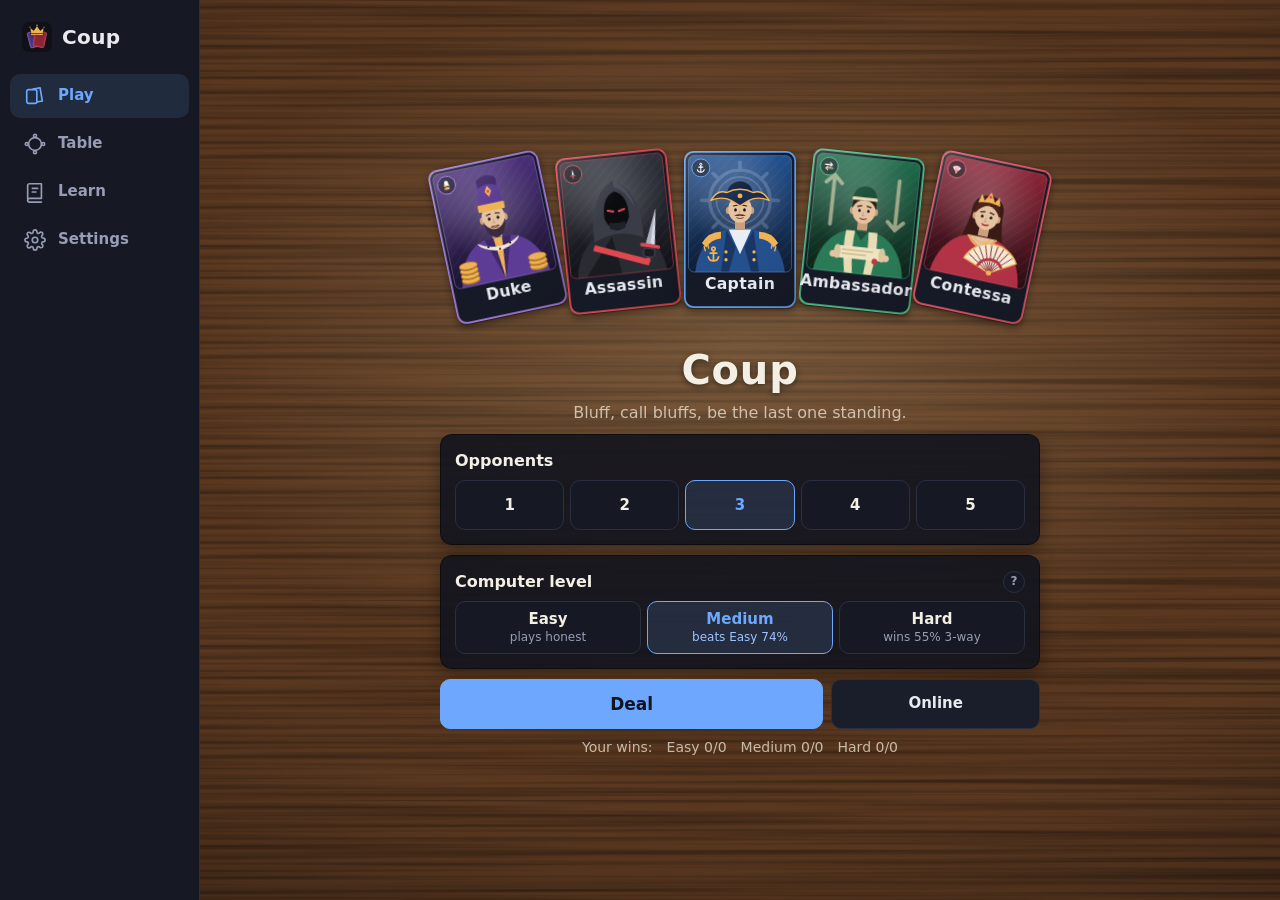
==== index.html @ 5c2c5d1d "Weird-situation pass: double-tap guard, finished game survives reload, two tabs stay in step, plain " ====
<!DOCTYPE html>
<html lang="en">
<head>
<meta charset="utf-8">
<meta name="viewport" content="width=device-width, initial-scale=1, viewport-fit=cover">
<meta name="theme-color" content="#0f1117">
<meta name="apple-mobile-web-app-capable" content="yes">
<meta name="apple-mobile-web-app-status-bar-style" content="black-translucent">
<title>Coup</title>
<meta name="description" content="Play Coup against measured computer players, with live odds on every claim, or track a real table game.">
<link rel="icon" href="icon.svg" type="image/svg+xml">
<link rel="apple-touch-icon" href="apple-touch-icon.png">
<link rel="stylesheet" href="css/table.css?v=9">
<link rel="stylesheet" href="styles.css?v=9">
</head>
<body>
<div class="app">
  <main>
    <section class="tab active" id="tab-play" aria-label="Play"></section>
    <section class="tab" id="tab-table" aria-label="Table"></section>
    <section class="tab scroll" id="tab-learn" aria-label="Learn"></section>
    <section class="tab scroll" id="tab-settings" aria-label="Settings"></section>
  </main>
  <nav class="tabs" aria-label="Sections">
    <div class="brand"><img src="icon.svg" alt="">Coup</div>
    <button data-tab="play" class="on" aria-label="Play">
      <svg viewBox="0 0 24 24" fill="none" stroke="currentColor" stroke-width="1.8" stroke-linecap="round" stroke-linejoin="round"><rect x="3" y="5" width="11" height="15" rx="2"/><path d="M10 4.5 17.5 3l2.5 14.5-6 1"/></svg>Play</button>
    <button data-tab="table" aria-label="Table">
      <svg viewBox="0 0 24 24" fill="none" stroke="currentColor" stroke-width="1.8" stroke-linecap="round" stroke-linejoin="round"><circle cx="12" cy="12" r="7"/><circle cx="12" cy="3" r="1.6"/><circle cx="12" cy="21" r="1.6"/><circle cx="3" cy="12" r="1.6"/><circle cx="21" cy="12" r="1.6"/></svg>Table</button>
    <button data-tab="learn" aria-label="Learn">
      <svg viewBox="0 0 24 24" fill="none" stroke="currentColor" stroke-width="1.8" stroke-linecap="round" stroke-linejoin="round"><path d="M4 19V5a2 2 0 0 1 2-2h13v16H6a2 2 0 0 0-2 2 2 2 0 0 0 2 2h13"/><path d="M9 8h6M9 12h4"/></svg>Learn</button>
    <button data-tab="settings" aria-label="Settings">
      <svg viewBox="0 0 24 24" fill="none" stroke="currentColor" stroke-width="1.8" stroke-linecap="round" stroke-linejoin="round"><circle cx="12" cy="12" r="3"/><path d="M19.4 15a1.7 1.7 0 0 0 .3 1.8l.1.1a2 2 0 1 1-2.8 2.8l-.1-.1a1.7 1.7 0 0 0-1.8-.3 1.7 1.7 0 0 0-1 1.5V21a2 2 0 1 1-4 0v-.1a1.7 1.7 0 0 0-1.1-1.5 1.7 1.7 0 0 0-1.8.3l-.1.1a2 2 0 1 1-2.8-2.8l.1-.1a1.7 1.7 0 0 0 .3-1.8 1.7 1.7 0 0 0-1.5-1H3a2 2 0 1 1 0-4h.1a1.7 1.7 0 0 0 1.5-1.1 1.7 1.7 0 0 0-.3-1.8l-.1-.1a2 2 0 1 1 2.8-2.8l.1.1a1.7 1.7 0 0 0 1.8.3H9a1.7 1.7 0 0 0 1-1.5V3a2 2 0 1 1 4 0v.1a1.7 1.7 0 0 0 1 1.5 1.7 1.7 0 0 0 1.8-.3l.1-.1a2 2 0 1 1 2.8 2.8l-.1.1a1.7 1.7 0 0 0-.3 1.8V9a1.7 1.7 0 0 0 1.5 1H21a2 2 0 1 1 0 4h-.1a1.7 1.7 0 0 0-1.5 1z"/></svg>Settings</button>
  </nav>
</div>
<div id="overlay"></div>
<script src="js/build.js?v=9"></script>
<script src="js/art.js?v=9"></script>
<script src="js/engine.js?v=9"></script>
<script src="js/odds.js?v=9"></script>
<script src="js/ai.js?v=9"></script>
<script src="js/table.js?v=9"></script>
<script src="js/coupgame.js?v=9"></script>
<script src="js/fx.js?v=9"></script>
<script src="js/tablekit.js?v=9"></script>
<script src="js/app.js?v=9"></script>
</body>
</html>
---- css/table.css ----
/* table.css: "real table" look for Tim's board games (game-table 1.0.0). Copy unchanged into css/table.css.
   Every colour is a CSS variable, so a game can keep its own palette. Original art only (CSS gradients + tiny SVG noise). */

:root {
  --card-w: 60px; --back: #a8262f; --ink: rgba(255, 255, 255, .3);
  --chip: #c62f2f; --spot: #f4efe3; --chip-size: 34px; --metal: #e7b93e; --metal-d: #9a6d12; --coin-size: 28px;
  --gem: #2c8f5a; --gem-size: 32px; --die: #f6f2e8; --pip: #1d1d1d; --die-size: 26px;
  --dial: #2a4f86; --deg: 0deg; --dial-size: 84px; --tok: #d8b46a; --tok-ink: #3b2a12; --tok-size: 30px;
}

/* ---------- surfaces ---------- */
.tbl-surface {
  --tbl-base: #1f6b43;
  --tbl-light: rgba(255, 244, 214, .16);
  --tbl-vig: rgba(0, 0, 0, .5);
  --tbl-tex: url("data:image/svg+xml,%3Csvg xmlns='http://www.w3.org/2000/svg' width='140' height='140'%3E%3Cfilter id='n'%3E%3CfeTurbulence type='fractalNoise' baseFrequency='.85' numOctaves='2' stitchTiles='stitch'/%3E%3CfeColorMatrix values='0 0 0 0 0 0 0 0 0 0 0 0 0 0 0 0 0 0 .55 -.1'/%3E%3C/filter%3E%3Crect width='100%25' height='100%25' filter='url(%23n)'/%3E%3C/svg%3E");
  --tbl-tex-size: 140px 140px;
  position: relative; isolation: isolate; color: #f3efe4;
  background-color: var(--tbl-base);
  background-image:
    radial-gradient(ellipse 120% 95% at 50% 42%, transparent 52%, var(--tbl-vig) 100%),
    radial-gradient(ellipse 70% 55% at 50% 38%, var(--tbl-light), transparent 75%),
    var(--tbl-tex);
  background-size: 100% 100%, 100% 100%, var(--tbl-tex-size);
}
.tbl-felt-green { --tbl-base: #1f6b43; }
.tbl-felt-blue { --tbl-base: #1d4f7a; }
.tbl-wood-dark, .tbl-wood-light {
  --tbl-base: #5a3820;
  --tbl-tex: url("data:image/svg+xml,%3Csvg xmlns='http://www.w3.org/2000/svg' width='400' height='200'%3E%3Cfilter id='w'%3E%3CfeTurbulence type='fractalNoise' baseFrequency='.004 .2' numOctaves='3' seed='7' stitchTiles='stitch'/%3E%3CfeColorMatrix values='0 0 0 0 0 0 0 0 0 0 0 0 0 0 0 0 0 0 0.8 -.3'/%3E%3C/filter%3E%3Crect width='100%25' height='100%25' filter='url(%23w)'/%3E%3C/svg%3E");
  --tbl-tex-size: 100% 200px;
  --tbl-light: rgba(255, 226, 170, .2);
}
.tbl-wood-light { --tbl-base: #c39462; --tbl-vig: rgba(40, 20, 0, .42); color: #2b1d10; }
.tbl-cloth {
  --tbl-base: #ddd3c0; --tbl-vig: rgba(40, 30, 10, .4); --tbl-light: rgba(255, 255, 255, .25); color: #2d261b;
  --tbl-tex: url("data:image/svg+xml,%3Csvg xmlns='http://www.w3.org/2000/svg' width='6' height='6'%3E%3Cpath d='M0 .5h6M.5 0v6' stroke='%23000' stroke-opacity='.045'/%3E%3Cpath d='M0 3.5h6M3.5 0v6' stroke='%23fff' stroke-opacity='.06'/%3E%3C/svg%3E");
  --tbl-tex-size: 6px 6px;
}

/* ---------- cards ---------- */
.tbl-card, .tbl-face {
  box-sizing: border-box; position: relative; flex: none;
  width: var(--card-w); aspect-ratio: var(--ratio, 63 / 88);
  border-radius: calc(var(--card-w) * .075);
  background: var(--card-paper, #fbf9f3); color: #1b1b1b;
  border: 1px solid var(--card-edge, rgba(0, 0, 0, .3));
  box-shadow: 0 1px 1px rgba(0, 0, 0, .28), 0 2px 6px rgba(0, 0, 0, .22);
  transition: box-shadow .2s ease, transform .2s ease;
}
.tbl-card::after, .tbl-face::after {
  content: ""; position: absolute; inset: 0; border-radius: inherit; pointer-events: none;
  background: linear-gradient(135deg, rgba(255, 255, 255, .32), transparent 38%, transparent 70%, rgba(0, 0, 0, .06));
}
.tbl-face { width: 100%; height: 100%; aspect-ratio: auto; position: absolute; inset: 0; }
.tbl-card.is-up, .tbl-card.is-lifted { box-shadow: 0 2px 3px rgba(0, 0, 0, .25), 0 12px 22px rgba(0, 0, 0, .38); }
.tbl-poker { --ratio: 63 / 88; } .tbl-bridge { --ratio: 57 / 89; } .tbl-mini { --ratio: 44 / 67; }
.tbl-square { --ratio: 1 / 1; } .tbl-tarot { --ratio: 70 / 120; }
.tbl-dark-edge { --card-edge: #111; }

/* flip: <div class="tbl-card tbl-flip [is-down]"><div class="tbl-inner"><div class="tbl-face">front</div><div class="tbl-face tbl-back"></div></div></div> */
.tbl-flip { background: none; border: 0; box-shadow: none; perspective: 700px; }
.tbl-flip::after { display: none; }
.tbl-inner { position: absolute; inset: 0; transform-style: preserve-3d; transition: transform .45s cubic-bezier(.3, .7, .3, 1); }
.tbl-flip.is-down .tbl-inner { transform: rotateY(180deg); }
.tbl-inner > .tbl-face { -webkit-backface-visibility: hidden; backface-visibility: hidden; }
.tbl-inner > .tbl-back { transform: rotateY(180deg); }
.tbl-instant, .tbl-instant * { transition: none !important; }

/* backs: .tbl-back + .tbl-lattice | .tbl-diamonds | .tbl-sunburst ; colour with --back */
.tbl-back {
  --frame: calc(var(--card-w) * .07);
  background-color: var(--back); border-color: rgba(0, 0, 0, .3); background-clip: padding-box;
  box-shadow: inset 0 0 0 var(--frame) var(--back-frame, #f7f4ec), inset 0 0 0 calc(var(--frame) + 1px) rgba(0, 0, 0, .25),
    var(--tbl-stack, 0 1px 1px rgba(0, 0, 0, .28), 0 2px 6px rgba(0, 0, 0, .22));
}
.tbl-face.tbl-back { --frame: 4px; }
.tbl-lattice { background-image: repeating-linear-gradient(45deg, var(--ink) 0 1px, transparent 1px 6px), repeating-linear-gradient(-45deg, var(--ink) 0 1px, transparent 1px 6px); }
.tbl-diamonds { background-image: repeating-conic-gradient(from 45deg, var(--ink) 0 25%, transparent 0 50%); background-size: 9px 9px; background-position: center; }
.tbl-sunburst { background-image: radial-gradient(circle at 50% 50%, var(--back) 0 13%, var(--ink) 13% 15%, transparent 15%), repeating-conic-gradient(from 0deg at 50% 50%, var(--ink) 0 5deg, transparent 5deg 12deg); }
.tbl-blue { --back: #1f4e8c; } .tbl-black { --back: #222; } .tbl-green { --back: #1d6a46; }

/* standard playing-card face (TABLE.pc) */
.tbl-pc { font-family: Georgia, "Times New Roman", serif; font-weight: 700; color: #1a1a1a; overflow: hidden; }
.tbl-pc.red { color: #c3192b; }
.tbl-idx { position: absolute; left: 6%; top: 3.5%; text-align: center; line-height: .95; font-size: calc(var(--card-w) * .21); letter-spacing: -.04em; }
.tbl-idx i { display: block; font-style: normal; font-size: .82em; }
.tbl-idx.b { left: auto; top: auto; right: 6%; bottom: 3.5%; transform: rotate(180deg); }
.tbl-pip { position: absolute; inset: 0; display: grid; place-items: center; font-size: calc(var(--card-w) * .48); line-height: 1; }
.tbl-pips { position: absolute; inset: 0; }
.tbl-pips b { position: absolute; transform: translate(-50%, -50%); font-size: calc(var(--card-w) * .2); line-height: 1; font-weight: 400; }
.tbl-pips b.r { transform: translate(-50%, -50%) rotate(180deg); }
.tbl-court {
  inset: 16% 19%; display: flex; flex-direction: column; border: 1px solid currentColor; border-radius: 2px; overflow: hidden;
  box-shadow: inset 0 0 0 2px #e9c45a, inset 0 0 0 3px #2c4f9e;
  background: linear-gradient(to bottom right, transparent calc(50% - .5px), currentColor 50%, transparent calc(50% + .5px)),
    linear-gradient(#f6e7b8, #f3d38a 48%, #e9e1cc 50%, #f3d38a 52%, #f6e7b8);
}
.tbl-court em { flex: 1; display: grid; place-items: center; font-style: normal; font-size: calc(var(--card-w) * .2); letter-spacing: -.05em; }
.tbl-court em + em { transform: rotate(180deg); }
.tbl-tilt { transform: perspective(1200px) rotateX(16deg); transform-origin: 50% 100%; }

/* ---------- decks + piles ---------- */
.tbl-deck { position: relative; display: inline-block; flex: none; }
.tbl-deck > .tbl-back { position: relative; transform: translateY(var(--tbl-rise, 0)); }
.tbl-deck.is-empty, .tbl-spot {
  width: var(--card-w, 60px); aspect-ratio: var(--ratio, 63 / 88); box-sizing: border-box;
  border: 2px dashed rgba(255, 255, 255, .35); border-radius: calc(var(--card-w, 60px) * .075); background: rgba(0, 0, 0, .08);
}
.tbl-wood-light .tbl-deck.is-empty, .tbl-cloth .tbl-deck.is-empty, .tbl-wood-light .tbl-spot, .tbl-cloth .tbl-spot { border-color: rgba(0, 0, 0, .3); }
.tbl-badge {
  position: absolute; right: -6px; bottom: -6px; z-index: 2; min-width: 20px; padding: 1px 6px; box-sizing: border-box;
  border-radius: 10px; background: #1b1b1f; color: #fff; font: 700 11px/16px system-ui, sans-serif; text-align: center;
  box-shadow: 0 1px 3px rgba(0, 0, 0, .5);
}
.tbl-pile { position: relative; display: inline-block; flex: none; width: var(--card-w, 60px); aspect-ratio: var(--ratio, 63 / 88); }
.tbl-pile > .tbl-card { position: absolute; left: 0; top: 0; transform: translate(var(--x, 0), var(--y, 0)) rotate(var(--r, 0deg)); }

/* ---------- hands ---------- */
.tbl-fan { position: relative; width: 100%; touch-action: manipulation; }
.tbl-fan > .tbl-card, .tbl-fan > .tbl-deal-in {
  position: absolute; left: 0; bottom: 0; transform-origin: 50% 100%; cursor: pointer;
  transform: translate(var(--x, 0), calc(var(--y, 0px) - var(--up, 0px))) rotate(var(--r, 0deg));
}
.tbl-fan > .is-up { --up: var(--lift, 18px); }
.tbl-fan.is-back > .tbl-card { cursor: default; }
.tbl-fan.is-across { transform: rotate(180deg); }

/* ---------- seats ---------- */
.tbl-seats { display: flex; gap: 6px; justify-content: space-around; align-items: flex-start; padding: 6px 4px; }
.tbl-seat { display: flex; flex-direction: column; align-items: center; gap: 4px; min-width: 0; flex: 1 1 0; }
.tbl-plate {
  max-width: 100%; padding: 2px 8px; border-radius: 4px; overflow: hidden; text-overflow: ellipsis; white-space: nowrap;
  font: 700 12px/18px system-ui, sans-serif; color: #f6efdc; letter-spacing: .02em;
  background: linear-gradient(#3b2a1a, #24180d); border: 1px solid #7a5a2e; box-shadow: inset 0 1px 0 rgba(255, 220, 150, .25), 0 2px 4px rgba(0, 0, 0, .4);
}
.tbl-seat.is-turn .tbl-plate { border-color: #f0c35a; box-shadow: 0 0 0 2px rgba(240, 195, 90, .45), 0 2px 4px rgba(0, 0, 0, .4); }
.tbl-seat-area { display: flex; flex-wrap: wrap; gap: 4px; justify-content: center; align-items: center; min-height: 8px; }
@media (min-width: 700px) {
  .tbl-seats.tbl-oval { position: absolute; inset: 0; display: block; padding: 0; pointer-events: none; }
  .tbl-oval > .tbl-seat { position: absolute; left: var(--sx); top: var(--sy); transform: translate(-50%, -50%); pointer-events: auto; max-width: 22%; }
}

/* ---------- objects ---------- */
.tbl-chip {
  display: inline-block; flex: none; width: var(--chip-size); height: var(--chip-size); border-radius: 50%; position: relative;
  background: radial-gradient(closest-side, var(--chip) 0 60%, var(--spot) 61% 65%, transparent 66%),
    repeating-conic-gradient(from 10deg, var(--chip) 0 30deg, var(--spot) 30deg 45deg);
  box-shadow: inset 0 -2px 3px rgba(0, 0, 0, .35), inset 0 2px 2px rgba(255, 255, 255, .35), 0 2px 3px rgba(0, 0, 0, .45);
}
.tbl-chip.v1 { --chip: #ece8de; --spot: #2a5db0; } .tbl-chip.v5 { --chip: #c62f2f; } .tbl-chip.v10 { --chip: #2a5db0; }
.tbl-chip.v25 { --chip: #23854d; } .tbl-chip.v100 { --chip: #1d1d1f; } .tbl-chip.v500 { --chip: #6b3aa0; } .tbl-chip.v1000 { --chip: #e0a526; --spot: #3a2a10; }
.tbl-stacks { display: inline-flex; gap: 3px; align-items: flex-end; }
.tbl-stack { position: relative; width: var(--chip-size); flex: none; height: calc(var(--chip-size) * .42 + var(--n, 1) * 4px); }
.tbl-stack > .tbl-chip { position: absolute; left: 0; bottom: calc(var(--i) * 4px); height: calc(var(--chip-size) * .42); z-index: 1; }
.tbl-stack > .tbl-chip::before {
  content: ""; position: absolute; left: 0; right: 0; top: 50%; height: calc(50% + 4px); z-index: -1; border-radius: 0 0 50% 50% / 0 0 100% 100%;
  background: linear-gradient(rgba(0, 0, 0, .25), rgba(0, 0, 0, .25)), repeating-linear-gradient(90deg, var(--chip) 0 16%, var(--spot) 16% 23%);
  box-shadow: inset 0 -1px 0 rgba(0, 0, 0, .45);
}
.tbl-stack > .tbl-chip:not(:last-child) { background: var(--chip); box-shadow: none; }
.tbl-stack > .tbl-chip:last-child { box-shadow: inset 0 1px 1px rgba(255, 255, 255, .3); }
.tbl-stack::after { content: ""; position: absolute; left: 4%; right: -6%; bottom: -3px; height: 8px; border-radius: 50%; background: rgba(0, 0, 0, .35); filter: blur(2px); z-index: 0; }

.tbl-coin {
  display: inline-grid; place-items: center; flex: none; width: var(--coin-size); height: var(--coin-size); border-radius: 50%;
  font: 800 calc(var(--coin-size) * .38)/1 Georgia, serif; color: var(--metal-d);
  background: radial-gradient(circle at 35% 30%, rgba(255, 255, 255, .7), transparent 32%), radial-gradient(closest-side, var(--metal) 0 74%, var(--metal-d) 76% 80%, var(--metal) 82%);
  box-shadow: inset 0 -2px 2px rgba(0, 0, 0, .3), inset 0 1px 1px rgba(255, 255, 255, .7), 0 1px 1px rgba(0, 0, 0, .5), 0 3px 5px rgba(0, 0, 0, .3);
}
.tbl-coin.silver { --metal: #d5d8dd; --metal-d: #7b818a; } .tbl-coin.copper { --metal: #d0864f; --metal-d: #7f4320; }
.tbl-gem {
  display: inline-block; flex: none; position: relative; width: var(--gem-size); height: var(--gem-size); border-radius: 50%;
  background: radial-gradient(closest-side, #f2eee4 0 82%, #bdb6a5 84%);
  box-shadow: inset 0 -2px 3px rgba(0, 0, 0, .3), 0 2px 3px rgba(0, 0, 0, .45);
}
.tbl-gem::after {
  content: ""; position: absolute; inset: 20%; clip-path: polygon(50% 0, 93% 25%, 93% 75%, 50% 100%, 7% 75%, 7% 25%);
  background: linear-gradient(150deg, rgba(255, 255, 255, .7) 0 18%, transparent 19%), conic-gradient(from 30deg, var(--gem), rgba(0, 0, 0, .35) 60deg, var(--gem) 120deg, rgba(255, 255, 255, .35) 180deg, var(--gem) 240deg, rgba(0, 0, 0, .25) 300deg, var(--gem)), var(--gem);
}
.tbl-cube {
  display: inline-block; flex: none; width: var(--size, 16px); height: var(--size, 16px); border-radius: 2px; background: var(--piece, #c0392b);
  background-image: linear-gradient(135deg, rgba(255, 255, 255, .28), transparent 60%);
  box-shadow: inset -2px -2px 0 rgba(0, 0, 0, .28), inset 1px 1px 0 rgba(255, 255, 255, .3), 2px 3px 3px rgba(0, 0, 0, .4);
}
.tbl-meeple, .tbl-pawn {
  display: inline-block; flex: none; position: relative; width: var(--size, 26px); height: var(--size, 26px); filter: drop-shadow(1px 3px 2px rgba(0, 0, 0, .45));
}
.tbl-meeple::before, .tbl-pawn::before {
  content: ""; position: absolute; inset: 0; background: linear-gradient(120deg, rgba(255, 255, 255, .35), transparent 45%, rgba(0, 0, 0, .25)), var(--piece, #2f6fd1);
  -webkit-mask: var(--shape) center / contain no-repeat; mask: var(--shape) center / contain no-repeat;
}
.tbl-meeple { --shape: url("data:image/svg+xml,%3Csvg xmlns='http://www.w3.org/2000/svg' viewBox='0 0 100 100'%3E%3Cpath d='M50 6c10 0 16 7 16 16 0 5-2 9-5 12 12 2 27 6 33 12 5 5 1 11-6 12l-16 2 12 32c2 5-1 8-6 8H63L50 74 37 100H22c-5 0-8-3-6-8l12-32-16-2c-7-1-11-7-6-12 6-6 21-10 33-12-3-3-5-7-5-12 0-9 6-16 16-16z'/%3E%3C/svg%3E"); }
.tbl-pawn { --shape: url("data:image/svg+xml,%3Csvg xmlns='http://www.w3.org/2000/svg' viewBox='0 0 100 100'%3E%3Cpath d='M50 4a15 15 0 0 1 9 27c6 3 9 7 9 11H58c1 15 6 30 16 40 6 2 8 6 8 10v4H18v-4c0-4 2-8 8-10 10-10 15-25 16-40H32c0-4 3-8 9-11A15 15 0 0 1 50 4z'/%3E%3C/svg%3E"); }
.tbl-die {
  display: inline-grid; flex: none; grid-template: repeat(3, 1fr) / repeat(3, 1fr); padding: calc(var(--die-size) * .14); box-sizing: border-box;
  width: var(--die-size); height: var(--die-size); border-radius: 20%;
  background: radial-gradient(circle at 30% 25%, rgba(255, 255, 255, .9), transparent 45%), var(--die);
  box-shadow: inset -2px -3px 3px rgba(0, 0, 0, .22), inset 2px 2px 2px rgba(255, 255, 255, .8), 2px 4px 5px rgba(0, 0, 0, .45);
}
.tbl-die > i { width: 76%; aspect-ratio: 1; place-self: center; border-radius: 50%; background: var(--pip); box-shadow: inset 0 1px 1px rgba(0, 0, 0, .6), 0 1px 0 rgba(255, 255, 255, .5); }
.tbl-die.red { --die: #c8262f; --pip: #fff; } .tbl-die.black { --die: #222; --pip: #fff; }
.tbl-dial {
  display: inline-block; flex: none; position: relative; width: var(--dial-size); height: var(--dial-size); border-radius: 50%;
  background: repeating-conic-gradient(rgba(255, 255, 255, .5) 0 1.5deg, transparent 1.5deg 15deg), radial-gradient(closest-side, #e9e4d6 0 70%, var(--dial) 72%);
  box-shadow: inset 0 -3px 4px rgba(0, 0, 0, .35), 0 3px 6px rgba(0, 0, 0, .45);
}
.tbl-dial::after {
  content: ""; position: absolute; left: calc(50% - 3px); top: 12%; width: 6px; height: 38%; border-radius: 3px; background: #b3262e;
  transform-origin: 50% 100%; transform: rotate(var(--deg)); box-shadow: 0 0 0 4px rgba(0, 0, 0, 0), 1px 2px 2px rgba(0, 0, 0, .4);
}
.tbl-token {
  display: inline-grid; place-items: center; flex: none; width: var(--tok-size); height: var(--tok-size); border-radius: 50%;
  font: 800 calc(var(--tok-size) * .4)/1 system-ui, sans-serif; color: var(--tok-ink);
  background: radial-gradient(closest-side, var(--tok) 0 76%, var(--tok-ink) 78% 81%, var(--tok) 83%);
  box-shadow: 0 2px 0 rgba(0, 0, 0, .3), 0 3px 0 #5d4a2a, 0 4px 5px rgba(0, 0, 0, .4);
}
.tbl-marker {
  display: inline-block; flex: none; width: var(--size, 18px); height: var(--size, 18px); border-radius: 50%;
  background: radial-gradient(circle at 35% 30%, rgba(255, 255, 255, .45), transparent 50%), var(--piece, #e2c044);
  box-shadow: inset 0 -1px 2px rgba(0, 0, 0, .3), 0 3px 0 rgba(0, 0, 0, .35), 1px 4px 4px rgba(0, 0, 0, .35);
}

@media (prefers-reduced-motion: reduce) {
  .tbl-card, .tbl-face, .tbl-inner, .tbl-fan > * { transition: none !important; }
}
---- styles.css ----
/* Coup: palette from the Board & Card Games hub so it reads as a sibling. */
:root {
  --bg: #0f1117;
  --bg-soft: #161923;
  --card: #1a1e2b;
  --card-hover: #212636;
  --line: #2a3042;
  --text: #e8eaf0;
  --muted: #969db4;
  --accent: #6ea8fe;
  --warm: #f0b354;
  --good: #6ee7a8;
  --bad: #f08c8c;
  --felt: #141a2a;
  --radius: 12px;
  --tabh: 58px;
  --shadow: 0 1px 2px rgba(0,0,0,.4), 0 8px 24px rgba(0,0,0,.28);
}
* { box-sizing: border-box; }
html, body { height: 100%; margin: 0; }
body {
  background: var(--bg); color: var(--text);
  font: 15px/1.45 system-ui, -apple-system, "Segoe UI", Roboto, sans-serif;
  -webkit-font-smoothing: antialiased; -webkit-tap-highlight-color: transparent;
  overflow: hidden; overflow-x: clip; touch-action: manipulation;
}
button { font: inherit; color: inherit; }
a { color: var(--accent); }
[hidden] { display: none !important; }

/* ------------------------------------------------------------------ shell */
.app { height: 100dvh; display: flex; flex-direction: column; }
main { flex: 1; min-height: 0; position: relative; }
.tab { position: absolute; inset: 0; display: none; flex-direction: column; padding: 10px 12px 8px; overflow: hidden; }
.tab.active { display: flex; }
.tab.scroll { overflow-y: auto; }
nav.tabs {
  height: calc(var(--tabh) + env(safe-area-inset-bottom)); padding-bottom: env(safe-area-inset-bottom);
  display: flex; background: var(--bg-soft); border-top: 1px solid var(--line); flex: none;
}
nav.tabs button {
  flex: 1; background: none; border: 0; display: flex; flex-direction: column; align-items: center; justify-content: center;
  gap: 2px; font-size: 11.5px; font-weight: 600; color: var(--muted); cursor: pointer;
}
nav.tabs button svg { width: 22px; height: 22px; }
nav.tabs button.on { color: var(--accent); }
nav.tabs .brand { display: none; }

@media (min-width: 900px) {
  .app { flex-direction: row-reverse; }
  nav.tabs { flex-direction: column; width: 200px; height: 100dvh; border-top: 0; border-left: 0; border-right: 1px solid var(--line); padding: 18px 10px; justify-content: flex-start; gap: 4px; }
  nav.tabs button { flex: none; flex-direction: row; justify-content: flex-start; gap: 12px; padding: 11px 14px; border-radius: 10px; font-size: 15px; }
  nav.tabs button.on { background: rgba(110,168,254,.12); }
  nav.tabs .brand { display: flex; align-items: center; gap: 10px; padding: 4px 12px 18px; font-weight: 800; font-size: 20px; letter-spacing: .02em; }
  nav.tabs .brand img { width: 30px; height: 30px; border-radius: 7px; }
  .tab { padding: 18px 22px; }
}

/* ---------------------------------------------------------------- basics */
.btn {
  display: inline-flex; align-items: center; justify-content: center; gap: 7px;
  background: var(--card); border: 1px solid var(--line); color: var(--text);
  border-radius: 10px; padding: 10px 16px; min-height: 44px; cursor: pointer; font-weight: 650;
  transition: background .12s, border-color .12s, transform .08s, opacity .2s;
}
@media (hover: hover) { .btn:not(.primary):not(.warm):not(.danger):hover:not(:disabled) { background: var(--card-hover); border-color: #3a4258; } }
.btn:active:not(:disabled) { transform: scale(.97); }
.btn:disabled { opacity: .38; cursor: default; }
.btn.primary { background: var(--accent); border-color: var(--accent); color: #0d1424; }
.btn.warm { background: var(--warm); border-color: var(--warm); color: #231703; }
.btn.danger { background: rgba(240,140,140,.14); border-color: var(--bad); color: #ffc9c9; }
.btn.ghost { background: transparent; }
.btn.small { min-height: 34px; padding: 6px 11px; font-size: 13.5px; border-radius: 8px; }
.btn.hinted { outline: 2px solid var(--warm); outline-offset: 2px; }
.q { display: inline-flex; width: 19px; height: 19px; border-radius: 50%; border: 1px solid var(--line); color: var(--muted);
  font-size: 12px; font-weight: 700; align-items: center; justify-content: center; cursor: pointer; background: var(--bg-soft); vertical-align: 2px; margin-left: 4px; padding: 0; }
.label { font-size: 11px; letter-spacing: .1em; text-transform: uppercase; color: var(--muted); font-weight: 700; }
.muted { color: var(--muted); }
.seg { display: flex; gap: 6px; }
.seg button { flex: 1; background: var(--bg-soft); border: 1px solid var(--line); border-radius: 10px; padding: 8px 4px; min-height: 44px;
  cursor: pointer; font-size: 14px; font-weight: 650; line-height: 1.2; transition: background .12s, border-color .12s; }
.seg button small { display: block; font-weight: 500; font-size: 11px; color: var(--muted); margin-top: 2px; }
.seg button.on { background: rgba(110,168,254,.14); border-color: var(--accent); color: var(--accent); }
.seg button.on small { color: #9dc3ff; }
.switch { position: relative; width: 50px; height: 30px; flex: none; }
.switch input { opacity: 0; width: 0; height: 0; position: absolute; }
.switch span { position: absolute; inset: 0; background: #2b3246; border-radius: 15px; transition: background .2s; cursor: pointer; }
.switch span::after { content: ""; position: absolute; left: 3px; top: 3px; width: 24px; height: 24px; border-radius: 50%; background: #fff; transition: transform .2s; }
.switch input:checked + span { background: var(--accent); }
.switch input:checked + span::after { transform: translateX(20px); }
input[type=text] { background: var(--bg-soft); border: 1px solid var(--line); color: var(--text); border-radius: 10px; padding: 10px 12px; font: inherit; font-size: 16px; width: 100%; }

/* ------------------------------------------------------------- cards */
.cardf { width: 64px; height: 90px; border-radius: 8px; flex: none; position: relative; perspective: 600px; }
.cardf .in { position: absolute; inset: 0; transition: transform .45s cubic-bezier(.3,.7,.3,1); transform-style: preserve-3d; }
.cardf .face, .cardf .back { position: absolute; inset: 0; backface-visibility: hidden; -webkit-backface-visibility: hidden; border-radius: 8px; overflow: hidden; box-shadow: 0 2px 6px rgba(0,0,0,.45); }
.cardf .face svg, .cardf .back svg { width: 100%; height: 100%; display: block; }
.cardf .face { transform: rotateY(180deg); }
.cardf.up .in { transform: rotateY(180deg); }
.cardf.dead { opacity: .45; filter: grayscale(.6); }
.cardf.dead::after { content: ""; position: absolute; inset: 0; border-radius: 8px; background: repeating-linear-gradient(135deg, transparent 0 7px, rgba(0,0,0,.35) 7px 9px); pointer-events: none; }
.cardf.pickable { cursor: pointer; }
.cardf.pickable .in { animation: bob 1.4s ease-in-out infinite; }
.cardf.pickable:hover .in { transform: rotateY(180deg) translateY(-4px); }
.cardf.chosen { outline: 3px solid var(--warm); outline-offset: 2px; }
.cardf.sm { width: 34px; height: 48px; border-radius: 5px; }
.cardf.sm .face, .cardf.sm .back { border-radius: 5px; }
.cardf.lg { width: 92px; height: 129px; }
@keyframes bob { 0%,100% { transform: rotateY(180deg) translateY(0); } 50% { transform: rotateY(180deg) translateY(-4px); } }
.fallback-card { width: 100%; height: 100%; display: flex; align-items: center; justify-content: center; font-weight: 800; font-size: 12px; color: #fff; }

.coin { display: inline-flex; align-items: center; gap: 4px; font-weight: 750; font-variant-numeric: tabular-nums; }
.coin:not(.pile) i { width: 15px; height: 15px; border-radius: 50%; background: radial-gradient(circle at 35% 35%, #ffe08a, #e0a43a 60%, #a8741d); box-shadow: inset 0 0 0 1.5px rgba(0,0,0,.18); display: inline-block; }

/* ------------------------------------------------------------- play: setup */
.hero { text-align: center; padding: 6px 0 10px; }
.hero img { width: 64px; height: 64px; border-radius: 14px; box-shadow: var(--shadow); }
.hero h1 { margin: 6px 0 0; font-size: 30px; letter-spacing: .02em; }
.hero p { margin: 2px 0 0; color: var(--muted); font-size: 14px; }
.panel { background: var(--card); border: 1px solid var(--line); border-radius: var(--radius); padding: 14px; margin-bottom: 10px; }
.panel h2 { margin: 0 0 8px; font-size: 16px; display: flex; align-items: center; justify-content: space-between; }
.row { display: flex; gap: 10px; align-items: center; }
.row.between { justify-content: space-between; }
.stack { display: flex; flex-direction: column; gap: 10px; }
.fan { display: flex; justify-content: center; gap: 6px; margin: 4px 0 8px; height: 100px; }   /* 90px cards plus their 8px tilt */
.fan .cardf { transition: transform .4s; }
.fan .cardf:nth-child(1) { transform: rotate(-12deg) translateY(8px); }
.fan .cardf:nth-child(2) { transform: rotate(-6deg) translateY(2px); }
.fan .cardf:nth-child(4) { transform: rotate(6deg) translateY(2px); }
.fan .cardf:nth-child(5) { transform: rotate(12deg) translateY(8px); }
.setup-wrap { max-width: 520px; width: 100%; margin: 0 auto; display: flex; flex-direction: column; min-height: 0; flex: 1; }
.record { display: flex; gap: 14px; justify-content: center; font-size: 13px; color: var(--muted); margin-top: 4px; }

/* ------------------------------------------------------------- play: table */
.game { display: grid; grid-template-rows: auto minmax(40px, 1fr) auto auto auto; gap: 8px; flex: 1; min-height: 0; }
.opps { display: grid; grid-template-columns: repeat(auto-fit, minmax(min(112px, 100%), 1fr)); gap: 6px; position: relative; }
.opp { background: var(--card); border: 1px solid var(--line); border-radius: 11px; padding: 6px 7px 5px; position: relative; min-width: 0;
  transition: border-color .2s, box-shadow .2s, opacity .3s, transform .15s; }
.opp.turn { border-color: var(--accent); box-shadow: 0 0 0 1px var(--accent), 0 0 18px rgba(110,168,254,.18); }
.opp.out { opacity: .4; }
.opp.targetable { cursor: pointer; border-color: var(--warm); animation: pulse 1.2s ease-in-out infinite; }
.opp.targetable:active { transform: scale(.97); }
.opp.targeted { border-color: var(--bad); }
@keyframes pulse { 0%,100% { box-shadow: 0 0 0 0 rgba(240,179,84,.0); } 50% { box-shadow: 0 0 0 3px rgba(240,179,84,.35); } }
.opp .top { display: flex; justify-content: space-between; align-items: center; gap: 4px; font-size: 13px; font-weight: 700; }
.opp .nm { overflow: hidden; text-overflow: ellipsis; white-space: nowrap; }
.opp .mid { display: flex; align-items: flex-end; justify-content: space-between; gap: 6px; margin-top: 4px; }
.opp .cards { display: flex; gap: 3px; }
.playwrap { display: flex; flex-direction: column; flex: 1; min-height: 0; }
.bars { display: flex; gap: 2px; align-items: flex-end; height: 34px; flex: 1; justify-content: flex-end; min-width: 0; }
.bars .b { flex: 1; max-width: 7px; min-width: 3px; background: #232a3c; border-radius: 2px; position: relative; height: 100%; overflow: hidden; }
.bars .b i { position: absolute; left: 0; right: 0; bottom: 0; border-radius: 2px; transition: height .5s ease; }
.say { position: absolute; left: 50%; top: -6px; transform: translate(-50%, -100%); background: var(--text); color: #11141c; font-size: 12px; font-weight: 700;
  padding: 3px 8px; border-radius: 8px; white-space: nowrap; z-index: 3; animation: pop .25s ease-out; pointer-events: none; }
.say::after { content: ""; position: absolute; left: 50%; bottom: -5px; margin-left: -5px; border: 5px solid transparent; border-bottom: 0; border-top-color: var(--text); }
.opp:first-child .say, .opps .opp:nth-child(-n+3) .say { top: auto; bottom: -6px; transform: translate(-50%, 100%); }
.opps .opp:nth-child(-n+3) .say::after { bottom: auto; top: -5px; border: 5px solid transparent; border-top: 0; border-bottom-color: var(--text); }
@keyframes pop { from { opacity: 0; transform: translate(-50%, -80%) scale(.9); } }

.log { background: var(--bg-soft); border: 1px solid var(--line); border-radius: 11px; padding: 6px 10px; overflow-y: auto; min-height: 0; font-size: 13px; color: var(--muted); }
.log div { padding: 1.5px 0; }
.log div.me { color: var(--text); }
.log div.big { color: var(--warm); font-weight: 600; }

.stage { background: linear-gradient(180deg, #1c2233, #171b28); border: 1px solid var(--line); border-radius: 13px; padding: 10px 12px; min-height: 118px;
  display: flex; flex-direction: column; gap: 8px; justify-content: center; }
.stage .what { display: flex; align-items: center; gap: 12px; }
.stage .what .txt { flex: 1; min-width: 0; }
.stage .t1 { font-weight: 750; font-size: 15.5px; }
.stage .t2 { color: var(--muted); font-size: 13px; }
.stage .acts { display: flex; gap: 8px; flex-wrap: wrap; }
.stage .acts .btn { flex: 1; min-width: 0; }
.stage .why { font-size: 12.5px; color: var(--warm); }
.pct { text-align: center; flex: none; min-width: 66px; }
.pct b { display: block; font-size: 26px; line-height: 1; font-variant-numeric: tabular-nums; }
.pct small { font-size: 10.5px; color: var(--muted); letter-spacing: .06em; text-transform: uppercase; font-weight: 700; }

.me-row { display: flex; align-items: center; gap: 10px; }
.me-row .cards { display: flex; gap: 6px; }
.me-row .side { flex: 1; display: flex; flex-direction: column; align-items: flex-end; gap: 6px; }
.me-row .coin { font-size: 22px; }
.me-row .coin:not(.pile) i { width: 22px; height: 22px; }

.actions { display: grid; grid-template-columns: repeat(4, 1fr); gap: 6px; }
.act { background: var(--card); border: 1px solid var(--line); border-radius: 10px; padding: 5px 3px; min-height: 46px; cursor: pointer;
  display: flex; flex-direction: column; align-items: center; justify-content: center; line-height: 1.15; transition: background .12s, transform .08s, opacity .2s, border-color .12s; }
.act b { font-size: 13px; }
.act small { font-size: 10.5px; color: var(--muted); }
.act small.bluff { color: var(--warm); }
.act:active:not(:disabled) { transform: scale(.96); }
.act:disabled { opacity: .3; cursor: default; }
.act.sel { border-color: var(--warm); background: rgba(240,179,84,.12); }
.act.hinted { outline: 2px solid var(--warm); outline-offset: 1px; }

.side-col { display: none; }
@media (min-width: 900px) {
  .playwrap { display: grid; grid-template-columns: minmax(0, 1fr) 330px; gap: 18px; flex: 1; min-height: 0; }
  .side-col { display: flex; flex-direction: column; gap: 10px; min-height: 0; }
  .game { grid-template-rows: auto minmax(150px, 1fr) auto auto; gap: 14px; }
  .game > .log { display: none; }
  .game .stage { background: radial-gradient(ellipse at 50% 40%, #1f2a44, #151a28 70%); align-items: center; text-align: center; border-radius: 18px; }
  .game .stage .what { justify-content: center; max-width: 640px; width: 100%; }
  .game .stage .what .txt { flex: none; }
  .game .stage .acts { max-width: 520px; width: 100%; }
  .game .stage .t1 { font-size: 22px; }
  .game .stage .t2 { font-size: 15px; }
  .me-row .cardf { width: 104px; height: 146px; }
  .side-col .log { flex: 1; }
  .opps { grid-template-columns: repeat(auto-fit, minmax(150px, 1fr)); gap: 10px; }
  .opp { padding: 10px 12px 8px; }
  .opp .top { font-size: 15px; }
  .opp .cardf.sm { width: 52px; height: 73px; }
  .bars { height: 46px; }
  .bars .b { width: 9px; }
  .cardf { width: 84px; height: 118px; }
  .fan { height: 130px; }               /* the bigger laptop cards plus their tilt */
  .stage { min-height: 140px; padding: 14px 16px; }
  .stage .t1 { font-size: 18px; }
  .pct b { font-size: 34px; }
  .act { min-height: 56px; }
  .act b { font-size: 14.5px; }
}
@media (min-width: 900px) and (max-height: 760px) {
  .me-row .cardf { width: 80px; height: 112px; }
}
.oddsT { width: 100%; border-collapse: collapse; font-size: 13px; font-variant-numeric: tabular-nums; }
.oddsT th, .oddsT td { padding: 5px 4px; text-align: center; border-bottom: 1px solid var(--line); }
.oddsT th:first-child, .oddsT td:first-child { text-align: left; max-width: 90px; overflow: hidden; text-overflow: ellipsis; white-space: nowrap; }
.oddsT th { font-size: 11px; color: var(--muted); font-weight: 700; }
.chip { display: inline-block; width: 9px; height: 9px; border-radius: 2px; margin-right: 3px; }

/* -------------------------------------------------------------- sheets */
.sheet-back { position: fixed; inset: 0; background: rgba(0,0,0,.55); z-index: 40; display: flex; align-items: flex-end; justify-content: center; animation: fade .2s; }
.sheet { background: var(--card); border: 1px solid var(--line); border-radius: 16px 16px 0 0; width: 100%; max-width: 560px; max-height: 88dvh; display: flex; flex-direction: column;
  padding: 14px 14px calc(14px + env(safe-area-inset-bottom)); animation: up .25s cubic-bezier(.3,.7,.3,1); }
.sheet h3 { margin: 0 0 6px; font-size: 17px; display: flex; justify-content: space-between; align-items: center; }
.sheet .body { overflow-y: auto; min-height: 0; flex: 1; }
.sheet .foot { display: flex; gap: 8px; margin-top: 10px; }
.sheet .foot .btn { flex: 1; }
@media (min-width: 900px) { .sheet-back { align-items: center; } .sheet { border-radius: 16px; max-width: 480px; } }
@keyframes fade { from { opacity: 0; } }
@keyframes up { from { transform: translateY(40px); opacity: 0; } }
.choose { display: flex; gap: 10px; justify-content: center; flex-wrap: wrap; padding: 8px 0; }

/* -------------------------------------------------------------- review */
.rv { display: flex; gap: 8px; align-items: flex-start; padding: 7px 0; border-bottom: 1px solid var(--line); font-size: 13.5px; }
.rv .tag { flex: none; font-size: 11px; font-weight: 800; padding: 2px 6px; border-radius: 6px; margin-top: 1px; }
.tag.ok { background: rgba(110,231,168,.15); color: var(--good); }
.tag.no { background: rgba(240,140,140,.15); color: var(--bad); }
.tag.meh { background: rgba(240,179,84,.15); color: var(--warm); }
.sumrow { display: flex; gap: 8px; margin: 4px 0 8px; }
.sumrow > div { flex: 1; background: var(--bg-soft); border: 1px solid var(--line); border-radius: 10px; padding: 7px; text-align: center; }
.sumrow b { display: block; font-size: 20px; }
.sumrow small { color: var(--muted); font-size: 11px; }
.hands-reveal { display: flex; flex-wrap: wrap; gap: 8px 14px; margin: 6px 0 4px; }
.hands-reveal > div { display: flex; align-items: center; gap: 4px; font-size: 12.5px; }

/* -------------------------------------------------------------- table tab */
.tbl { display: grid; grid-template-rows: auto auto minmax(40px, 1fr) auto; gap: 8px; flex: 1; min-height: 0; }
.tplayers { display: grid; grid-template-columns: repeat(auto-fit, minmax(min(150px, 100%), 1fr)); gap: 6px; }
.tp { background: var(--card); border: 1px solid var(--line); border-radius: 11px; padding: 6px 8px; display: flex; gap: 8px; align-items: center; min-width: 0; }
.tp.turn { border-color: var(--accent); }
.tp.out { opacity: .4; }
.tp .info { flex: 1; min-width: 0; }
.tp .nm { font-weight: 700; font-size: 13.5px; overflow: hidden; text-overflow: ellipsis; white-space: nowrap; }
.tp .sub { font-size: 12px; color: var(--muted); display: flex; gap: 8px; align-items: center; }
.ask { background: linear-gradient(180deg, #1c2233, #171b28); border: 1px solid var(--line); border-radius: 13px; padding: 10px 12px; }
.ask .opts { display: flex; flex-wrap: wrap; gap: 6px; margin-top: 8px; }
.ask .opts .btn { flex: 1 1 auto; }
.namegrid { display: grid; grid-template-columns: 1fr 1fr; gap: 6px; }
@media (min-width: 900px) {
  .tblwrap { display: grid; grid-template-columns: minmax(0, 1fr) 330px; gap: 18px; flex: 1; min-height: 0; }
  .tbl > .log { display: none; }
}

/* -------------------------------------------------------------- learn */
.learn { max-width: 860px; width: 100%; margin: 0 auto; }
.learn h2 { font-size: 17px; margin: 18px 0 8px; }
.learn h2:first-child { margin-top: 4px; }
.learn table { width: 100%; border-collapse: collapse; font-size: 13.5px; }
.learn td, .learn th { padding: 6px 5px; border-bottom: 1px solid var(--line); text-align: left; vertical-align: top; }
.learn th { color: var(--muted); font-size: 11px; text-transform: uppercase; letter-spacing: .06em; }
.learn p { color: var(--muted); margin: 6px 0; font-size: 14px; }
.cardrow { display: flex; gap: 8px; overflow-x: auto; padding: 4px 0 8px; }
.cardrow .cardf { width: 86px; height: 120px; }
.calc { display: grid; grid-template-columns: auto 1fr auto; gap: 6px 10px; align-items: center; font-size: 14px; }
.calc input[type=range] { width: 100%; accent-color: var(--accent); }
.bigpct { font-size: 34px; font-weight: 800; text-align: center; font-variant-numeric: tabular-nums; }
.barrow { display: grid; grid-template-columns: 120px 1fr 48px; gap: 8px; align-items: center; font-size: 13px; padding: 2px 0; }
.barrow .track { height: 10px; background: #232a3c; border-radius: 5px; overflow: hidden; }
.barrow .track i { display: block; height: 100%; border-radius: 5px; }

/* -------------------------------------------------------------- settings */
.set { max-width: 560px; width: 100%; margin: 0 auto; }
.setrow { display: flex; justify-content: space-between; align-items: center; gap: 12px; padding: 11px 0; border-bottom: 1px solid var(--line); }
.setrow .k { font-weight: 600; }
.setrow .k small { display: block; color: var(--muted); font-weight: 400; font-size: 12.5px; }
.setrow .seg { min-width: 200px; }
.build { color: var(--muted); font-size: 12px; text-align: center; margin: 14px 0 4px; }

.toast { position: fixed; left: 50%; bottom: calc(var(--tabh) + 14px + env(safe-area-inset-bottom)); transform: translateX(-50%); background: var(--text); color: #11141c;
  padding: 8px 14px; border-radius: 10px; font-weight: 650; font-size: 14px; z-index: 60; animation: pop2 .25s; max-width: 90vw; }
@keyframes pop2 { from { opacity: 0; transform: translate(-50%, 10px); } }
@media (min-width: 900px) { .toast { bottom: 24px; } }

/* ---------- online ---------- */
.field { display: flex; flex-direction: column; gap: 4px; margin-bottom: 10px; }
.field span { font-size: 13px; color: var(--muted); }
.lobby .code { font-size: 44px; font-weight: 800; letter-spacing: 10px; text-align: center; color: var(--warm); padding: 6px 0 4px; font-variant-numeric: tabular-nums; user-select: all; }
.seatrow { display: flex; align-items: center; gap: 10px; min-height: 44px; border-bottom: 1px solid var(--line); }
.seatrow:last-of-type { border-bottom: 0; }
.seatrow .nm { flex: 1; min-width: 0; overflow: hidden; text-overflow: ellipsis; white-space: nowrap; }
.seatrow .dot { width: 10px; height: 10px; border-radius: 50%; background: var(--line); flex: none; }
.seatrow .dot.human { background: var(--good); }
.seatrow .dot.computer { background: var(--accent); }
.seatrow .dot.off { background: var(--bad); }
.opp .away { color: var(--bad); font-weight: 600; font-size: 11px; }

/* table: 5-6 players fit on a phone */
.tbl { overflow-y: auto; }
@media (max-width: 899px) {
  .tplayers.many { grid-template-columns: repeat(3, minmax(0, 1fr)); gap: 5px; }
  .tplayers.many .tp { flex-wrap: wrap; padding: 5px 6px; gap: 3px 5px; }
  .tplayers.many .tp .cardf.sm { width: 26px; height: 37px; }
  .tplayers.many .tp .info { flex-basis: 100%; order: 3; }
  .tplayers.many .tp .bars { height: 30px; }
  .tbl .ask .opts .btn { min-height: 38px; padding: 6px 10px; }
}

/* ============================================================ design pass (2026-10-20)
   Polish only: hierarchy, legibility, turn feedback, tap targets. No structure changes. */

/* bigger, readable tap targets */
.btn.small { min-height: 40px; }
.q { width: 22px; height: 22px; position: relative; }
.q::after { content: ""; position: absolute; inset: -10px; }      /* 42px hit area, same look */

/* setup screens sit in the middle of the space instead of hugging the top */
#tab-play .setup-wrap::before, #tab-play .setup-wrap::after { content: ""; flex: 1 1 0; min-height: 0; }

/* Play: the stage (what's happening / what you must do) gets the space, the log gets less */
.game { grid-template-rows: auto minmax(44px, 1fr) minmax(min-content, 1.6fr) auto auto; }
.stage { background: radial-gradient(ellipse at 50% 35%, #1f2942, #161b29 75%); transition: border-color .25s, box-shadow .25s; }
.stage .t1 { font-size: 18px; line-height: 1.25; }
.stage .t2 { font-size: 14px; }
.stage .why { font-size: 13.5px; }
/* it's on you: the stage lights up (your action, a claim to answer, a card to give up) */
.game:has(.act:not(:disabled)) .stage,
.game:has(.me-row .pickable) .stage,
.stage:has([data-ch], [data-blk], [data-exam], [data-openx], [data-cancel]) {
  border-color: rgba(110,168,254,.7); box-shadow: 0 0 0 1px rgba(110,168,254,.35), 0 0 22px rgba(110,168,254,.14);
}
/* game over: the result is the headline; the dead action grid steps back (kept in place so nothing jumps) */
.stage:has([data-review]) .t1 { font-size: 26px; color: var(--warm); }
.game:has([data-review]) .actions { visibility: hidden; }

/* your hand: bigger cards when there's room (up to 3 opponents) */
.me-row .cards { gap: 8px; }
.game:not(:has(.opp:nth-child(4))) .me-row .cardf { width: 78px; height: 109px; }
.me-row .side .row { gap: 8px; }

/* action buttons: equal rows, readable labels */
.actions { grid-auto-rows: 1fr; }
.act { min-height: 50px; }
.act b { font-size: 14px; }
.act small { font-size: 11.5px; }
.act:not(:disabled) { border-color: #333b52; }

/* the tiny card subtitle is unreadable on small cards: the name says it */
.me-row .cardf .sub, .fan .cardf .sub, .opp .cardf .sub, .tp .cardf .sub { display: none; }

/* review sheet */
.sumrow small { display: block; line-height: 1.25; font-size: 11.5px; }
.sumrow b { font-size: 22px; }

/* learn: card name never splits from its colour chip */
.learn td:first-child { white-space: nowrap; }

/* settings: the label keeps the room, the choice sizes to its words */
@media (max-width: 520px) {
  .setrow .seg { min-width: 0; flex: none; }
  .setrow .seg button { flex: none; padding: 8px 11px; }
}

/* table setup fits a phone without scrolling */
@media (max-width: 899px) {
  #tab-table .setup-wrap .panel { padding: 9px 12px; margin-bottom: 6px; }
  #tab-table .setup-wrap .panel h2 { margin-bottom: 6px; }
  #tab-table .setup-wrap .seg button { min-height: 40px; }
  #tab-table .namegrid input[type=text] { padding: 8px 12px; }
}

@media (min-width: 900px) {
  .game { grid-template-rows: auto minmax(150px, 1fr) auto auto; }
  .stage .t1, .game .stage .t1 { font-size: 24px; }
  .game .stage .t2 { font-size: 16px; }
  .stage:has([data-review]) .t1, .game .stage:has([data-review]) .t1 { font-size: 34px; }
  .game:not(:has(.opp:nth-child(4))) .me-row .cardf, .me-row .cardf { width: 104px; height: 146px; }
  .act b { font-size: 15px; }
  .act small { font-size: 12px; }
  /* setup uses the laptop: wider column, bigger fan */
  #tab-play .setup-wrap { max-width: 600px; }
  #tab-play .fan { height: 176px; gap: 10px; margin-bottom: 14px; }
  #tab-play .fan .cardf { width: 112px; height: 157px; }
  #tab-play .hero h1 { font-size: 40px; }
  #tab-play .hero p { font-size: 16px; }
  #tab-play .seg button { min-height: 50px; font-size: 15px; }
  #tab-play .seg button small { font-size: 12px; }
  #tab-play .record { font-size: 14px; margin-top: 8px; }
  #tab-table .setup-wrap { max-width: 600px; }
}
@media (min-width: 900px) and (max-height: 760px) {
  .game:not(:has(.opp:nth-child(4))) .me-row .cardf, .me-row .cardf { width: 80px; height: 112px; }
  #tab-play .fan { height: 150px; }
  #tab-play .fan .cardf { width: 96px; height: 134px; }
}

/* ---------- Sound & effects rows (shared fx.js) match the other Settings rows ---------- */
.fx-set .fx-row { justify-content: space-between; gap: 12px; padding: 11px 0; border-top: 0; border-bottom: 1px solid var(--line); min-height: 0; }
.fx-set .fx-lab { font-weight: 600; }
.fx-set .fx-row.dim { opacity: .45; }
.fx-set .fx-why { font-size: 12.5px; color: var(--muted); padding: 8px 0; border-bottom: 1px solid var(--line); }
.fx-set .fx-vol { flex: 0 1 170px; accent-color: var(--accent); }
.fx-set .fx-test { min-height: 40px; padding: 6px 11px; font-size: 13.5px; border-radius: 8px; background: var(--card); border: 1px solid var(--line); color: var(--text); cursor: pointer; }
.fx-set .seg { min-width: 0; flex: none; }
.fx-set .seg button { flex: none; padding: 8px 11px; }
.fx-set .seg button[aria-pressed="true"] { background: rgba(110,168,254,.14); border-color: var(--accent); color: var(--accent); }.fx-set .switch { width: 50px; height: 30px; }
.fx-set .switch input { opacity: 0; width: 0; height: 0; inset: auto; }
.fx-set .switch span { background: #2b3246; border-radius: 15px; transition: background .2s; cursor: pointer; }
.fx-set .switch span::after { width: 24px; height: 24px; transition: transform .2s; }
.fx-set .switch input:checked + span { background: var(--accent); }
.fx-set .switch input:checked + span::after { transform: translateX(20px); }

/* ============================================================ table look (2026-10-20)
   The Play tab is a real Coup table seen from your seat (shared game-table kit: css/table.css + js/tablekit.js).
   Far side: each opponent's name plate, their 2 cards lying on the table, their coins. Middle: the Court deck
   and the Treasury heap, with what is happening. Near side: your 2 cards, your coins, your reference card
   (its printed actions are the action buttons). Odds stay on the seats (bars) and in the laptop side panel. */
#tab-play { padding: 0; }
#tab-play .felt { flex: 1; min-height: 0; display: flex; flex-direction: column; padding: 10px 12px 8px; }
#tab-play .felt .muted, #tab-play .record, #tab-play .hero p { color: rgba(246, 239, 220, .72); }
#tab-play .panel { background: rgba(18, 21, 30, .9); border-color: rgba(0, 0, 0, .45); box-shadow: 0 6px 18px rgba(0, 0, 0, .35); }

/* cards are printed card stock: a soft shadow on the table and a light sheen */
#tab-play .cardf .face, #tab-play .cardf .back { box-shadow: 0 1px 1px rgba(0, 0, 0, .4), 0 3px 8px rgba(0, 0, 0, .45); }
#tab-play .cardf .face::after, #tab-play .cardf .back::after {
  content: ""; position: absolute; inset: 0; border-radius: inherit; pointer-events: none;
  background: linear-gradient(135deg, rgba(255, 255, 255, .2), transparent 38%, transparent 70%, rgba(0, 0, 0, .1));
}
/* a lost card is turned face up and pushed aside: darker, no stripes */
#tab-play .opp .cardf.dead, #tab-play .me-row .cardf.dead { opacity: 1; filter: brightness(.78) saturate(.75); }
#tab-play .opp .cardf.dead::after, #tab-play .me-row .cardf.dead::after { display: none; }

/* coins: real metal coins in short stacks, the count beside them */
.coin.pile { --coin-size: 15px; display: inline-flex; align-items: flex-end; gap: 4px; flex: none; }
.coin.pile .heap { position: relative; display: inline-block; flex: none; width: calc(var(--coin-size) * (1 + .62 * (var(--st) - 1))); height: calc(var(--coin-size) * .72 + 18px); }
.coin.pile .heap.none { width: 0; }
.coin.pile .heap.none + b { opacity: .45; }
.coin.pile .tbl-coin { position: absolute; left: calc(var(--j) * var(--coin-size) * .62); bottom: calc(var(--k) * 4px); height: calc(var(--coin-size) * .72);
  box-shadow: inset 0 -1px 1px rgba(0, 0, 0, .3), 0 2px 0 var(--metal-d), 0 3px 3px rgba(0, 0, 0, .45); }
.coin.pile b { font-size: 13px; font-weight: 800; color: #f6efdc; text-shadow: 0 1px 2px rgba(0, 0, 0, .7); line-height: 1; }

/* opponents: seats round the far side, no boxes */
#tab-play .opp { background: none; border: 0; border-radius: 14px; padding: 2px 2px 4px; display: flex; flex-direction: column; align-items: center; gap: 3px; }
#tab-play .opp.turn { box-shadow: none; }
#tab-play .opp.out { opacity: .5; }
#tab-play .opp .top { justify-content: center; align-items: flex-end; gap: 6px; max-width: 100%; min-width: 0; }
#tab-play .opp .nm { min-width: 0; }
/* phone: the log is two faint lines; the middle of the table gets the room */
#tab-play .game { grid-template-rows: auto auto minmax(min-content, 1fr) auto auto; }
.game > .tlog { max-height: 38px; }
#tab-play .opp .nm {
  max-width: 100%; padding: 1px 8px; border-radius: 4px; font-size: 12.5px; line-height: 18px; color: #f6efdc; letter-spacing: .02em;
  background: linear-gradient(#3b2a1a, #24180d); border: 1px solid #7a5a2e; box-shadow: inset 0 1px 0 rgba(255, 220, 150, .25), 0 2px 4px rgba(0, 0, 0, .4);
}
#tab-play .opp.turn .nm { border-color: #f0c35a; box-shadow: 0 0 0 2px rgba(240, 195, 90, .5), 0 2px 4px rgba(0, 0, 0, .4); }
#tab-play .opp.targeted .nm { border-color: var(--bad); }
#tab-play .opp.targetable { background: rgba(240, 179, 84, .1); }
#tab-play .opp .mid { justify-content: center; align-items: flex-end; margin-top: 0; gap: 6px; max-width: 100%; }
#tab-play .opp .cards { gap: 2px; padding: 2px; }
#tab-play .bars { flex: 0 1 34px; height: 30px; }
#tab-play .bars .b { background: rgba(0, 0, 0, .32); }

/* the log: a faint line on the table; tap it for the whole game */
.game > .tlog { display: block; width: 100%; text-align: left; background: none; border: 0; border-radius: 8px; padding: 0 4px; cursor: pointer;
  color: rgba(246, 239, 220, .55); font-size: 12.5px; line-height: 19px; overflow: hidden; }
.game > .tlog div { white-space: nowrap; overflow: hidden; text-overflow: ellipsis; }
.game > .tlog div + div { opacity: .5; }
.game > .tlog div.me { color: rgba(246, 239, 220, .9); }
.game > .tlog div.big { color: var(--warm); }
.log.full { background: none; border: 0; padding: 0; overflow: visible; }

/* the middle of the table: Court deck, what is happening, Treasury */
#tab-play .stage { display: grid; grid-template-columns: auto minmax(0, 1fr) auto; align-items: center; gap: 10px; background: none; border: 0; border-radius: 22px; padding: 6px 2px; min-height: 104px; }
#tab-play .game:has(.act:not(:disabled)) .stage, #tab-play .game:has(.me-row .pickable) .stage,
#tab-play .stage:has([data-ch], [data-blk], [data-exam], [data-openx], [data-cancel]) {
  border-color: transparent; box-shadow: none; background: radial-gradient(ellipse 60% 65% at 50% 50%, rgba(255, 232, 170, .14), transparent 75%);
}
.stage .prompt { display: flex; flex-direction: column; gap: 8px; justify-content: center; min-width: 0; }
#tab-play .stage .t1 { color: #f6efdc; text-shadow: 0 1px 3px rgba(0, 0, 0, .6); }
#tab-play .stage .t2 { color: rgba(246, 239, 220, .75); }
#tab-play .stage:has([data-review]) .t1 { color: var(--warm); }
.court { display: flex; align-items: center; justify-content: center; padding: 10px 6px 0 0; }
.court-deck { --card-w: 38px; }
.court-deck .tbl-badge { right: -9px; bottom: -7px; font-size: 10.5px; }
.coup-back { padding: 0; overflow: hidden; background: #141a30; border: 0; }
.coup-back svg { display: block; width: 100%; height: 100%; }
.coup-ghost { --card-w: 38px; border-radius: 4px; box-shadow: 0 6px 14px rgba(0, 0, 0, .45); }
.treasury { --coin-size: 19px; position: relative; width: 58px; height: 52px; flex: none; }
.treasury .tbl-coin { position: absolute; margin: calc(var(--coin-size) / -2) 0 0 calc(var(--coin-size) / -2); }

/* near side: your cards lying in front of you, your coins */
#tab-play .me-row { padding: 2px 4px 0; }
#tab-play .me-row .cards { gap: 4px; }
#tab-play .me-row .coin.pile { --coin-size: 24px; align-self: center; margin-left: 4px; }
#tab-play .me-row .coin.pile b { font-size: 22px; }

/* your reference card: the printed list of actions (tap one to take it) */
.actions.refcard {
  gap: 0; padding: 5px; border-radius: 10px; color: #2a1d10;
  background: radial-gradient(ellipse at 30% 20%, #fbf5e6, #ece0c3 75%); border: 1px solid rgba(60, 40, 20, .45);
  box-shadow: inset 0 0 0 3px #fbf5e6, inset 0 0 0 4px rgba(120, 80, 30, .35), 0 1px 1px rgba(0, 0, 0, .4), 0 4px 12px rgba(0, 0, 0, .45);
  transition: box-shadow .25s ease, translate .25s ease;
}
.refcard .act { background: none; border: 0; border-radius: 6px; color: #2a1d10; box-shadow: inset -1px 0 0 rgba(90, 60, 25, .2), inset 0 -1px 0 rgba(90, 60, 25, .2); }
.refcard .act:nth-child(4n) { box-shadow: inset 0 -1px 0 rgba(90, 60, 25, .2); }
.refcard .act:nth-child(n+5) { box-shadow: inset -1px 0 0 rgba(90, 60, 25, .2); }
.refcard .act:nth-child(n+5):last-child { box-shadow: none; }
.refcard .act b { color: #2a1d10; }
.refcard .act small { color: #6d5a40; }
.refcard .act small.bluff { color: #b35f0c; font-weight: 700; }
.refcard .act:disabled { opacity: .38; }
@media (hover: hover) { .refcard .act:not(:disabled):hover { background: rgba(90, 60, 25, .1); } }
.refcard .act.sel { background: rgba(240, 179, 84, .45); }
.refcard .act.hinted { outline: 2px solid #c07a12; outline-offset: -2px; }
.game:has(.refcard .act:not(:disabled)) .refcard { translate: 0 -2px; box-shadow: inset 0 0 0 3px #fbf5e6, inset 0 0 0 4px rgba(120, 80, 30, .35), 0 2px 3px rgba(0, 0, 0, .35), 0 12px 24px rgba(0, 0, 0, .5); }

#tab-play .hero h1 { text-shadow: 0 2px 6px rgba(0, 0, 0, .5); }

/* short or narrow phones (iPhone SE): smaller cards so the whole table still fits */
@media (max-width: 899px) and (max-height: 620px) {
  #tab-play .game .me-row .cardf { width: 60px; height: 84px; }
  #tab-play .stage { min-height: 0; }
  #tab-play .game { gap: 6px; }
}
@media (max-width: 360px) {
  #tab-play .opps { grid-template-columns: repeat(auto-fit, minmax(92px, 1fr)); gap: 2px 4px; }
  #tab-play .opp .cardf.sm { width: 30px; height: 42px; }
  #tab-play .bars { flex-basis: 22px; gap: 1px; height: 26px; }
  #tab-play .opp .nm { padding: 0 6px; font-size: 12px; }
  .refcard .act b { font-size: 13px; }
  .refcard .act small { font-size: 10.5px; }
  .court-deck { --card-w: 32px; }
  .treasury { --coin-size: 16px; width: 46px; }
}
@media (max-width: 360px) and (max-height: 620px) {
  #tab-play .opps:has(.opp:nth-child(4)) ~ .tlog { display: none; }
  #tab-play .opps:has(.opp:nth-child(4)) .opp .cardf.sm { width: 26px; height: 36px; }
}

/* phone on its side: your cards and your reference card share the near edge */
@media (max-width: 899px) and (max-height: 500px) and (orientation: landscape) {
  #tab-play .felt { padding: 6px 12px 6px; }
  #tab-play .game { grid-template-columns: minmax(0, 1fr) minmax(0, 1.25fr); grid-template-rows: auto minmax(0, 1fr) auto; gap: 6px 12px;
    grid-template-areas: "opps opps" "log stage" "me acts"; }
  #tab-play .opps { grid-area: opps; }
  #tab-play .game > .tlog { grid-area: log; max-height: none; align-self: stretch; }
  #tab-play .stage { grid-area: stage; min-height: 0; padding: 0; }
  #tab-play .me-row { grid-area: me; }
  #tab-play .actions { grid-area: acts; align-self: end; }
  #tab-play .game .me-row .cardf { width: 58px; height: 81px; }
  #tab-play .refcard .act { min-height: 40px; }
  #tab-play .opp .cardf.sm { width: 30px; height: 42px; }
  #tab-play .hero .fan { display: none; }
  #tab-play .hero { padding: 0 0 6px; }
  #tab-play .hero h1 { font-size: 22px; margin: 0; }
  #tab-play .setup-wrap .panel { padding: 8px 12px; margin-bottom: 6px; }
}

@media (min-width: 900px) {
  #tab-play .felt { padding: 16px 22px 18px; }
  #tab-play .game { grid-template-rows: auto minmax(150px, 1fr) auto auto; }
  .game > .tlog { display: none; }
  #tab-play .playwrap > .game { min-width: 0; }
  #tab-play .opps { display: flex; justify-content: space-around; align-items: flex-start; gap: 8px; padding-bottom: 30px; }
  #tab-play .opp { flex: 0 1 180px; min-width: 0; translate: 0 calc(var(--arc, 0) * 30px); padding: 4px 4px 6px; }
  #tab-play .opps:has(.opp:nth-child(4)) .opp .cardf.sm { width: 44px; height: 62px; }
  #tab-play .opps:has(.opp:nth-child(4)) .bars { flex-basis: 30px; }
  #tab-play .opp .nm { font-size: 14px; line-height: 22px; padding: 1px 12px; }
  #tab-play .bars { flex-basis: 46px; height: 46px; }
  .coin.pile { --coin-size: 20px; }
  .coin.pile b { font-size: 15px; }
  #tab-play .me-row .coin.pile { --coin-size: 30px; }
  #tab-play .stage { min-height: 150px; gap: 24px; padding: 6px 24px; }
  .court-deck, .coup-ghost { --card-w: 60px; }
  .treasury { --coin-size: 26px; width: 120px; height: 92px; }
  .actions.refcard { width: 100%; max-width: 640px; justify-self: center; padding: 7px; }
  #tab-play .side-col .panel, #tab-play .side-col .log { background: rgba(18, 21, 30, .92); border-color: rgba(0, 0, 0, .45); }
}
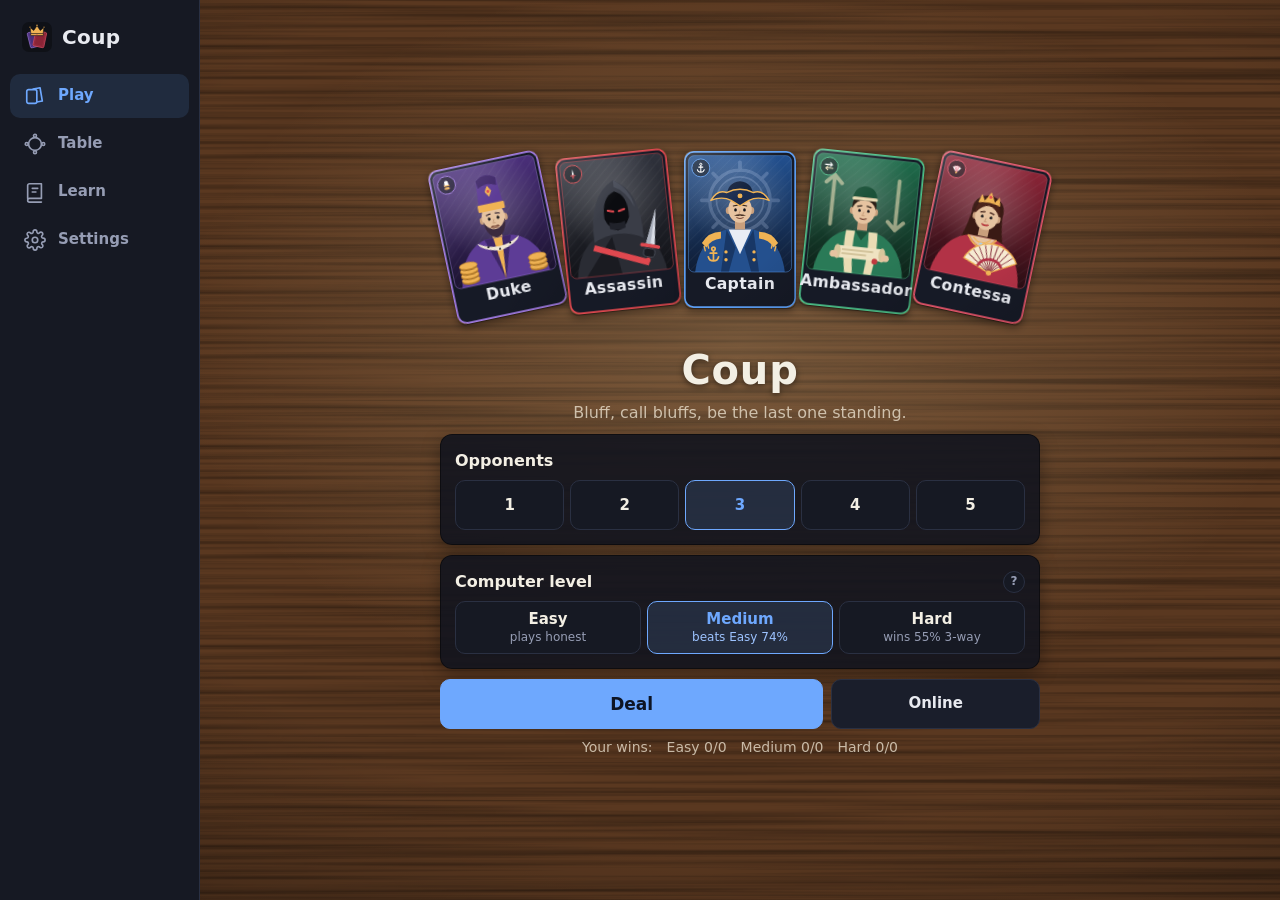
==== commit 716b7298: "Two tabs: don't lose the first tap in the other tab (restart the loop after pointerup); tighter two-" ====
--- a/index.html
+++ b/index.html
@@ -10,8 +10,8 @@
 <meta name="description" content="Play Coup against measured computer players, with live odds on every claim, or track a real table game.">
 <link rel="icon" href="icon.svg" type="image/svg+xml">
 <link rel="apple-touch-icon" href="apple-touch-icon.png">
-<link rel="stylesheet" href="css/table.css?v=9">
-<link rel="stylesheet" href="styles.css?v=9">
+<link rel="stylesheet" href="css/table.css?v=10">
+<link rel="stylesheet" href="styles.css?v=10">
 </head>
 <body>
 <div class="app">
@@ -34,15 +34,15 @@
   </nav>
 </div>
 <div id="overlay"></div>
-<script src="js/build.js?v=9"></script>
-<script src="js/art.js?v=9"></script>
-<script src="js/engine.js?v=9"></script>
-<script src="js/odds.js?v=9"></script>
-<script src="js/ai.js?v=9"></script>
-<script src="js/table.js?v=9"></script>
-<script src="js/coupgame.js?v=9"></script>
-<script src="js/fx.js?v=9"></script>
-<script src="js/tablekit.js?v=9"></script>
-<script src="js/app.js?v=9"></script>
+<script src="js/build.js?v=10"></script>
+<script src="js/art.js?v=10"></script>
+<script src="js/engine.js?v=10"></script>
+<script src="js/odds.js?v=10"></script>
+<script src="js/ai.js?v=10"></script>
+<script src="js/table.js?v=10"></script>
+<script src="js/coupgame.js?v=10"></script>
+<script src="js/fx.js?v=10"></script>
+<script src="js/tablekit.js?v=10"></script>
+<script src="js/app.js?v=10"></script>
 </body>
 </html>
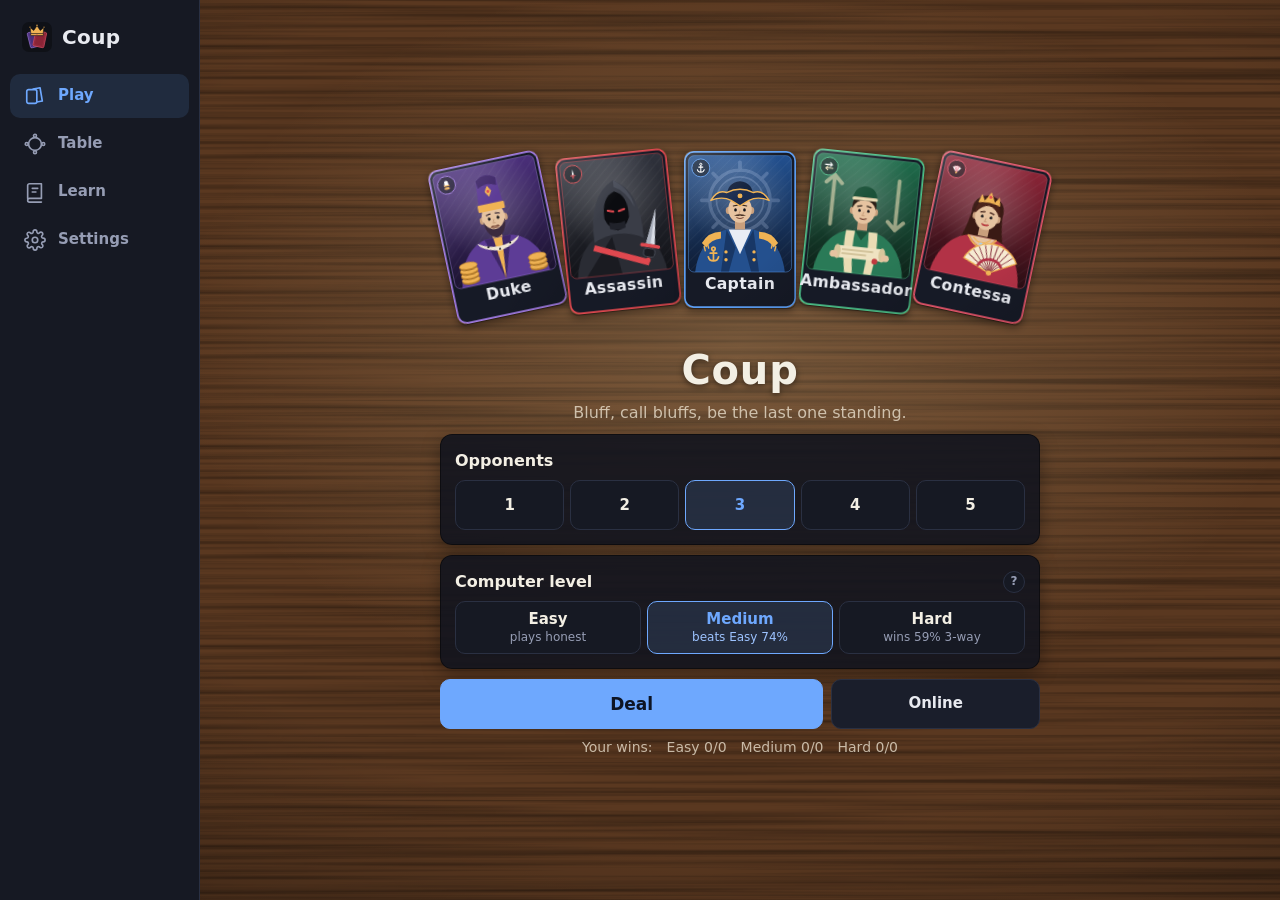
==== commit 7df48375: "My stats, Daily game, Undo, guided first game, Rules sheet, home-screen install Rated vs the compute" ====
--- a/index.html
+++ b/index.html
@@ -4,14 +4,19 @@
 <meta charset="utf-8">
 <meta name="viewport" content="width=device-width, initial-scale=1, viewport-fit=cover">
 <meta name="theme-color" content="#0f1117">
+<link rel="manifest" href="manifest.webmanifest">
+<meta name="mobile-web-app-capable" content="yes">
 <meta name="apple-mobile-web-app-capable" content="yes">
+<meta name="apple-mobile-web-app-title" content="Coup">
 <meta name="apple-mobile-web-app-status-bar-style" content="black-translucent">
 <title>Coup</title>
 <meta name="description" content="Play Coup against measured computer players, with live odds on every claim, or track a real table game.">
 <link rel="icon" href="icon.svg" type="image/svg+xml">
 <link rel="apple-touch-icon" href="apple-touch-icon.png">
-<link rel="stylesheet" href="css/table.css?v=10">
-<link rel="stylesheet" href="styles.css?v=10">
+<link rel="stylesheet" href="css/table.css?v=13">
+<link rel="stylesheet" href="css/coach.css?v=13">
+<link rel="stylesheet" href="css/profile.css?v=13">
+<link rel="stylesheet" href="styles.css?v=13">
 </head>
 <body>
 <div class="app">
@@ -34,15 +39,18 @@
   </nav>
 </div>
 <div id="overlay"></div>
-<script src="js/build.js?v=10"></script>
-<script src="js/art.js?v=10"></script>
-<script src="js/engine.js?v=10"></script>
-<script src="js/odds.js?v=10"></script>
-<script src="js/ai.js?v=10"></script>
-<script src="js/table.js?v=10"></script>
-<script src="js/coupgame.js?v=10"></script>
-<script src="js/fx.js?v=10"></script>
-<script src="js/tablekit.js?v=10"></script>
-<script src="js/app.js?v=10"></script>
+<script src="js/build.js?v=13"></script>
+<script src="js/art.js?v=13"></script>
+<script src="js/engine.js?v=13"></script>
+<script src="js/odds.js?v=13"></script>
+<script src="js/ai.js?v=13"></script>
+<script src="js/table.js?v=13"></script>
+<script src="js/coupgame.js?v=13"></script>
+<script src="js/fx.js?v=13"></script>
+<script src="js/tablekit.js?v=13"></script>
+<script src="js/coach.js?v=13"></script>
+<script src="js/profile.js?v=13"></script>
+<script src="js/pwa.js?v=13" data-version="13"></script>
+<script src="js/app.js?v=13"></script>
 </body>
 </html>
--- a/css/table.css
+++ b/css/table.css
@@ -65,6 +65,9 @@
 .tbl-flip.is-down .tbl-inner { transform: rotateY(180deg); }
 .tbl-inner > .tbl-face { -webkit-backface-visibility: hidden; backface-visibility: hidden; }
 .tbl-inner > .tbl-back { transform: rotateY(180deg); }
+/* don't trust backface-visibility alone (some WebKit builds ignore it): swap faces at the 90° midpoint */
+.tbl-inner > .tbl-face { transition: visibility 0s linear .225s; }
+.tbl-flip:not(.is-down) .tbl-inner > .tbl-back, .tbl-flip.is-down .tbl-inner > .tbl-face:not(.tbl-back) { visibility: hidden; }
 .tbl-instant, .tbl-instant * { transition: none !important; }
 
 /* backs: .tbl-back + .tbl-lattice | .tbl-diamonds | .tbl-sunburst ; colour with --back */
--- a/styles.css
+++ b/styles.css
@@ -596,4 +596,100 @@
   .treasury { --coin-size: 26px; width: 120px; height: 92px; }
   .actions.refcard { width: 100%; max-width: 640px; justify-self: center; padding: 7px; }
   #tab-play .side-col .panel, #tab-play .side-col .log { background: rgba(18, 21, 30, .92); border-color: rgba(0, 0, 0, .45); }
-}+}
+
+/* ============================================================ visibility pass (2026-10-21)
+   Opponents' cards fill the far side of the table (size worked out in fitSeats, js/app.js), never squeezed
+   out of shape; the seats never push the table under the laptop side panel; buttons never clipped. */
+#tab-play .opps, #tab-play .opp { min-width: 0; }
+#tab-play .game .opps.fit .opp .cardf.sm { width: var(--ocw); height: calc(var(--ocw) * 88 / 63); border-radius: calc(var(--ocw) * .1); }
+#tab-play .game .opps.fit .opp .cardf.sm .face, #tab-play .game .opps.fit .opp .cardf.sm .back { border-radius: calc(var(--ocw) * .1); }
+#tab-play .game .opps.fit .bars { height: calc(var(--ocw) * .9); }
+#tab-play .game .opps.rows2 { display: grid; grid-template-columns: repeat(var(--cols), minmax(0, 1fr)); gap: 4px 8px; padding-bottom: 0; }
+#tab-play .game .opps.rows2 .opp { translate: none; }
+#tab-play .opp { cursor: pointer; }
+/* a seat up close (tap an opponent) */
+.seat-h { display: flex; align-items: center; gap: 12px; }
+.seat-cards { padding: 10px 0 14px; gap: 14px; }
+.seat-cards .cardf.lg { width: 112px; height: 156px; }
+/* odds bars beside the cards stay readable but take less width on a phone */
+@media (max-width: 899px) {
+  #tab-play .bars { flex-basis: 22px; gap: 1px; }
+  #tab-play .bars .b { min-width: 3px; }
+  /* phone: Challenge / Block / Allow use the whole width of the table (under the deck and the Treasury),
+     so they stay on one line and never spill onto your cards */
+  #tab-play .stage .prompt { display: contents; }
+  #tab-play .stage .court { grid-column: 1; grid-row: 1; }
+  #tab-play .stage .what { grid-column: 2; grid-row: 1; }
+  #tab-play .stage .treasury { grid-column: 3; grid-row: 1; }
+  #tab-play .stage .acts { grid-column: 1 / -1; grid-row: 2; flex-wrap: wrap; gap: 6px; }
+  #tab-play .stage .acts .btn { flex: 1 1 auto; padding: 8px 10px; white-space: nowrap; font-size: 14.5px; }
+  #tab-play .stage { row-gap: 8px; }
+  /* the Hint's reason shows in the log strip just above, so the table doesn't grow when you ask */
+  #tab-play .stage .why { display: none; }
+  .game > .tlog div.why { white-space: normal; color: var(--warm); opacity: 1; display: -webkit-box; -webkit-line-clamp: 2; -webkit-box-orient: vertical; overflow: hidden; }
+  .game > .tlog div.why ~ div { display: none; }  /* the hint takes the strip; the move is in the middle already */
+  /* tight: the reference card goes compact while a question needs the room (it can't be used then) */
+  #tab-play .game.tight { gap: 4px; }
+  #tab-play .game.tight .refcard .act { min-height: 30px; padding: 0 2px; }
+  #tab-play .game.tight .actions.refcard { padding: 3px; }
+  /* the log strip holds exactly two whole lines */
+  .game > .tlog div { padding: 0; }
+  #tab-play .game.tight:not(:has(.refcard .act:not(:disabled))) .refcard .act small { display: none; }
+  #tab-play .game.tight .stage .acts .btn { min-height: 40px; }
+}
+@media (max-width: 360px) and (max-height: 620px) {
+  #tab-play .opps:has(.opp:nth-child(4)) ~ .tlog:has(.why) { display: block; }
+}
+/* phone upright: the table is one column exactly the screen's width (at 320px its content used to push
+   13px past the right gutter) */
+@media (max-width: 899px) and (orientation: portrait) {
+  #tab-play .game { grid-template-columns: minmax(0, 1fr); }
+  #tab-play .game > * { min-width: 0; }
+}
+/* iPhone SE upright: Hint and Quit stack beside your coins so neither runs off the edge, and a big coin
+   heap no longer squeezes a short name to "A…" */
+@media (max-width: 360px) and (orientation: portrait) {
+  #tab-play .me-row .side .row { flex-direction: column; align-items: stretch; gap: 6px; }
+  #tab-play .me-row .side .btn.small { min-height: 40px; }
+  #tab-play .opp .top { gap: 2px; }
+  #tab-play .opp .coin.pile { gap: 2px; }
+}
+/* laptop: seats share the table width evenly instead of overflowing it */
+@media (min-width: 900px) {
+  #tab-play .opps:not(.rows2) .opp { flex: 1 1 0; max-width: 220px; }
+  #tab-play .game .opps.fit .opp .nm { font-size: 15px; }
+}
+/* Table tab: the players' cards are bigger (5-6 players on a phone, every count on a laptop) */
+@media (max-width: 899px) {
+  #tab-table .tplayers.many .tp .cardf.sm { width: 34px; height: 47px; }
+}
+@media (max-width: 360px) {
+  #tab-table .tplayers.many .tp .cardf.sm { width: 30px; height: 42px; }
+}
+@media (min-width: 900px) {
+  #tab-table .tplayers { grid-template-columns: repeat(auto-fit, minmax(230px, 1fr)); gap: 8px; }
+  #tab-table .tplayers.many { grid-template-columns: repeat(3, minmax(0, 1fr)); }
+  #tab-table .tp { padding: 8px 12px; gap: 12px; }
+  #tab-table .tp .cardf.sm { width: 52px; height: 73px; }
+  #tab-table .tp .nm { font-size: 16px; }
+  #tab-table .tp .sub { font-size: 14px; }
+  #tab-table .tp .bars { height: 52px; }
+}
+/* phone on its side: Hint and Quit stack so neither hides under the reference card */
+@media (max-width: 899px) and (max-height: 500px) and (orientation: landscape) {
+  #tab-play .me-row { min-width: 0; }
+  #tab-play .me-row .side .row { flex-direction: column; align-items: stretch; gap: 6px; }
+  #tab-play .me-row .side .btn.small { min-height: 40px; }
+  /* the middle of the table is its own column here: its buttons stay beside the deck */
+  #tab-play .stage .prompt { display: flex; }
+  #tab-play .stage .acts .btn { white-space: normal; padding: 6px 8px; }
+}
+/* ---- improve pass (2026-10-27): My stats + Daily game on the setup screen, Undo beside Hint */
+#tab-play .pf-row { display: flex; gap: 8px; margin-top: 8px; }
+#tab-play .pf-row .btn { flex: 1 1 0; min-width: 0; min-height: 48px; display: grid; grid-template-columns: auto 1fr; grid-template-rows: auto auto; column-gap: 8px; align-items: center; justify-items: start; text-align: left; padding: 6px 12px; }
+#tab-play .pf-row .btn > svg { grid-row: 1 / 3; width: 26px; height: 26px; }
+#tab-play .pf-row .btn span { font-weight: 700; font-size: 15px; line-height: 1.15; }
+#tab-play .pf-row .btn .wl { font-size: 12px; color: var(--muted); font-weight: 500; line-height: 1.2; white-space: nowrap; overflow: hidden; text-overflow: ellipsis; max-width: 100%; }
+#tab-play .pf-row .daily-btn { grid-template-columns: 1fr; }
+#tab-play .me-row .side .row { flex-wrap: wrap; justify-content: flex-end; }
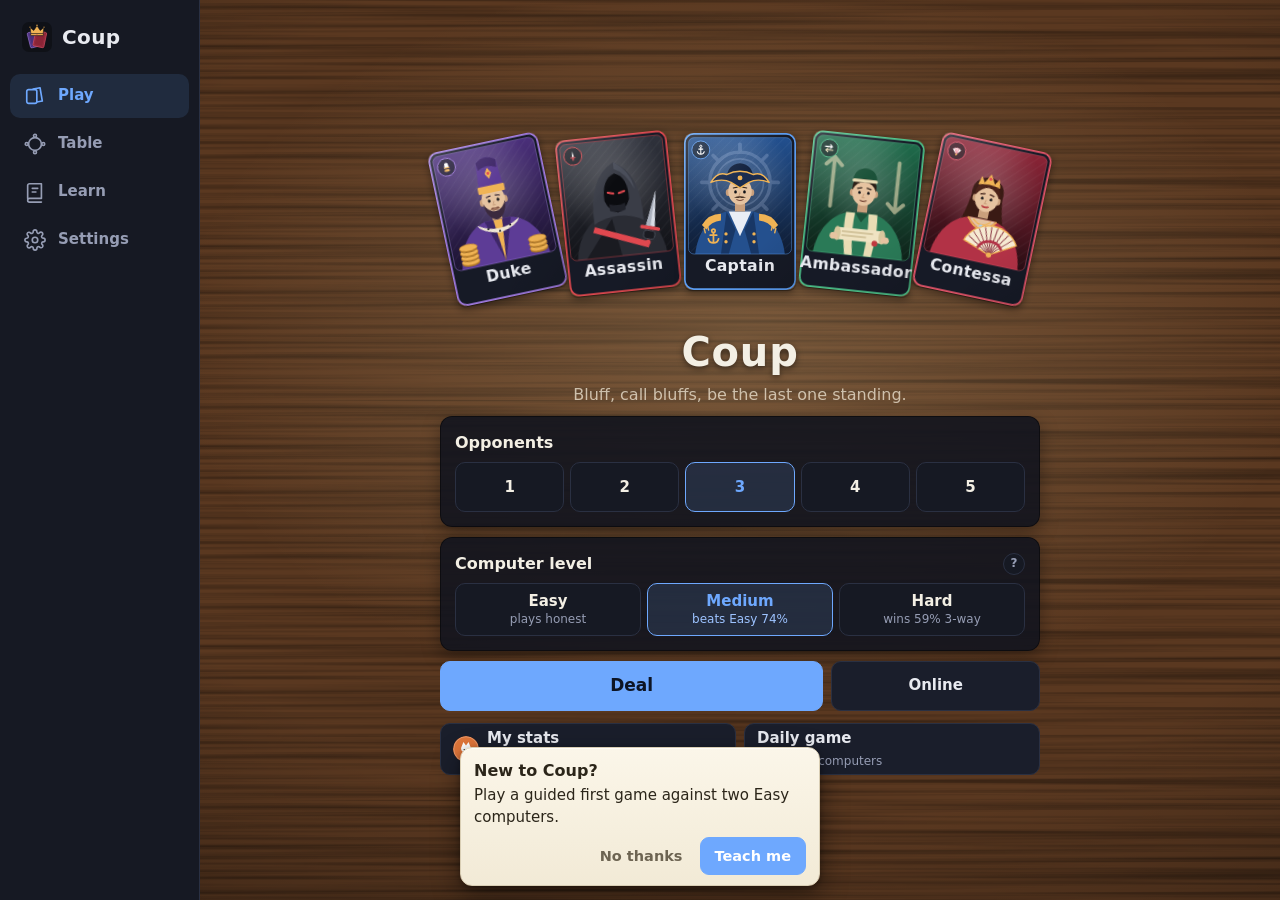
==== commit 3a5b8645: "Kits: game-coach 1.1.0 + game-pwa 1.3.0 re-copied, online.js stamp a3d0418b (was ?v=1), build 14 Co-" ====
--- a/index.html
+++ b/index.html
@@ -13,10 +13,10 @@
 <meta name="description" content="Play Coup against measured computer players, with live odds on every claim, or track a real table game.">
 <link rel="icon" href="icon.svg" type="image/svg+xml">
 <link rel="apple-touch-icon" href="apple-touch-icon.png">
-<link rel="stylesheet" href="css/table.css?v=13">
-<link rel="stylesheet" href="css/coach.css?v=13">
-<link rel="stylesheet" href="css/profile.css?v=13">
-<link rel="stylesheet" href="styles.css?v=13">
+<link rel="stylesheet" href="css/table.css?v=14">
+<link rel="stylesheet" href="css/coach.css?v=14">
+<link rel="stylesheet" href="css/profile.css?v=14">
+<link rel="stylesheet" href="styles.css?v=14">
 </head>
 <body>
 <div class="app">
@@ -39,18 +39,18 @@
   </nav>
 </div>
 <div id="overlay"></div>
-<script src="js/build.js?v=13"></script>
-<script src="js/art.js?v=13"></script>
-<script src="js/engine.js?v=13"></script>
-<script src="js/odds.js?v=13"></script>
-<script src="js/ai.js?v=13"></script>
-<script src="js/table.js?v=13"></script>
-<script src="js/coupgame.js?v=13"></script>
-<script src="js/fx.js?v=13"></script>
-<script src="js/tablekit.js?v=13"></script>
-<script src="js/coach.js?v=13"></script>
-<script src="js/profile.js?v=13"></script>
-<script src="js/pwa.js?v=13" data-version="13"></script>
-<script src="js/app.js?v=13"></script>
+<script src="js/build.js?v=14"></script>
+<script src="js/art.js?v=14"></script>
+<script src="js/engine.js?v=14"></script>
+<script src="js/odds.js?v=14"></script>
+<script src="js/ai.js?v=14"></script>
+<script src="js/table.js?v=14"></script>
+<script src="js/coupgame.js?v=14"></script>
+<script src="js/fx.js?v=14"></script>
+<script src="js/tablekit.js?v=14"></script>
+<script src="js/coach.js?v=14"></script>
+<script src="js/profile.js?v=14"></script>
+<script src="js/pwa.js?v=14" data-version="14"></script>
+<script src="js/app.js?v=14"></script>
 </body>
 </html>
--- a/css/coach.css
+++ b/css/coach.css
@@ -0,0 +1,110 @@
+/* coach.css: guided first game + rules sheet (game-coach 1.1.0). Copy unchanged into css/coach.css.
+   Looks like paper on the table: a cream note card for the coach, a printed rulebook sheet for the rules.
+   Theme with the variables below (set them on :root in the game's own css). Original look only. */
+:root {
+  --coach-paper: #fbf6e9;
+  --coach-paper-2: #f2ead6;
+  --coach-ink: #2b2519;
+  --coach-muted: #6d6452;
+  --coach-line: #d9ceb4;
+  --coach-accent: var(--accent, #2f6fdb);
+  --coach-accent-ink: #fff;
+  --coach-dim: rgba(6, 8, 12, .58);
+  --coach-z: 60;
+  /* --coach-offer-bottom: the offer card's gap from the bottom (set it above a bottom tab bar) */
+  --coach-font: inherit;
+}
+
+/* ---------------------------------------------------------------- tour layer */
+.coach-layer { position: fixed; inset: 0; z-index: var(--coach-z); pointer-events: none; font-family: var(--coach-font); }
+.coach-layer.coach-off { display: none; }
+/* four panels dim everything around the hole; taps pass through unless the step blocks them */
+.coach-block { position: fixed; background: var(--coach-dim); pointer-events: none; }
+.coach-blocking .coach-block { pointer-events: auto; }
+.coach-ring { position: fixed; border-radius: 10px; pointer-events: none;
+  box-shadow: 0 0 0 3px var(--coach-accent), 0 0 0 7px color-mix(in srgb, var(--coach-accent) 30%, transparent), 0 0 22px 4px color-mix(in srgb, var(--coach-accent) 45%, transparent);
+  animation: coach-glow 1.6s ease-in-out infinite; }
+@keyframes coach-glow { 50% { box-shadow: 0 0 0 3px var(--coach-accent), 0 0 0 10px color-mix(in srgb, var(--coach-accent) 18%, transparent), 0 0 30px 8px color-mix(in srgb, var(--coach-accent) 35%, transparent); } }
+
+/* the note card: cream paper, a little tilt-free shadow like a card lying on the table */
+.coach-bubble, .coach-offer {
+  position: fixed; pointer-events: auto; box-sizing: border-box; overflow-y: auto; overscroll-behavior: contain;
+  background: linear-gradient(180deg, var(--coach-paper), var(--coach-paper-2)); color: var(--coach-ink);
+  border: 1px solid var(--coach-line); border-radius: 12px; padding: 12px 13px 10px;
+  box-shadow: 0 1px 0 rgba(255,255,255,.7) inset, 0 10px 28px rgba(0,0,0,.45), 0 2px 6px rgba(0,0,0,.3);
+  font-size: 15px; line-height: 1.42; -webkit-text-size-adjust: 100%;
+}
+/* a note squeezed by a big target keeps its title and buttons; only the text scrolls */
+.coach-bubble { display: flex; flex-direction: column; }
+.coach-bubble > .coach-title, .coach-bubble > .coach-row { flex-shrink: 0; }
+.coach-bubble > .coach-text { flex: 0 1 auto; min-height: 0; overflow-y: auto; overscroll-behavior: contain; }
+.coach-bubble > .coach-text > :last-child { margin-bottom: 0; }
+.coach-title { display: block; font-size: 16px; margin: 0 0 3px; }
+.coach-text { margin: 0 0 9px; }
+.coach-text p { margin: 0 0 6px; }
+.coach-text b, .coach-text strong { color: inherit; }
+.coach-row { display: flex; align-items: center; gap: 8px; }
+.coach-count { flex: 1; font-size: 12.5px; color: var(--coach-muted); font-variant-numeric: tabular-nums; }
+.coach-offer .coach-row { justify-content: flex-end; }
+.coach-btn { min-height: 38px; padding: 0 14px; border-radius: 9px; border: 1px solid var(--coach-line); background: #fff; color: var(--coach-ink);
+  font: inherit; font-size: 14.5px; font-weight: 600; cursor: pointer; -webkit-tap-highlight-color: transparent; touch-action: manipulation; }
+.coach-btn.primary { background: var(--coach-accent); border-color: var(--coach-accent); color: var(--coach-accent-ink); }
+.coach-btn.ghost { background: transparent; border-color: transparent; color: var(--coach-muted); padding: 0 8px; }
+.coach-btn:active { transform: scale(.97); }
+.coach-btn:focus-visible, .coach-x:focus-visible, .coach-rules-nav button:focus-visible { outline: 2px solid var(--coach-accent); outline-offset: 2px; }
+
+.coach-bubble.enter, .coach-offer.enter { animation: coach-in .22s ease-out; }
+@keyframes coach-in { from { opacity: 0; transform: translateY(6px) scale(.98); } }
+.coach-bubble.nudge { animation: coach-nudge .32s ease-in-out; }
+@keyframes coach-nudge { 25% { transform: translateX(-5px); } 75% { transform: translateX(5px); } }
+
+/* "first time here?" card: bottom centre, above the game, never a full-screen wall */
+.coach-offer { left: 50%; transform: translateX(-50%); bottom: calc(var(--coach-offer-bottom, 14px) + env(safe-area-inset-bottom)); width: min(360px, calc(100vw - 16px));
+  z-index: calc(var(--coach-z) - 2); }
+.coach-offer.enter { animation: coach-offer-in .25s ease-out; }
+@keyframes coach-offer-in { from { opacity: 0; transform: translate(-50%, 10px); } }
+
+/* ---------------------------------------------------------------- rules sheet (a printed rulebook page) */
+.coach-rules-back { position: fixed; inset: 0; z-index: calc(var(--coach-z) + 5); background: rgba(0,0,0,.55);
+  display: flex; align-items: flex-end; justify-content: center; font-family: var(--coach-font); }
+.coach-rules { box-sizing: border-box; width: 100%; max-width: 640px; height: min(92dvh, 900px); display: flex; flex-direction: column;
+  background: linear-gradient(180deg, var(--coach-paper), var(--coach-paper-2)); color: var(--coach-ink);
+  border-radius: 16px 16px 0 0; box-shadow: 0 -8px 30px rgba(0,0,0,.45); overflow: hidden; }
+.coach-rules-back.enter .coach-rules { animation: coach-up .24s ease-out; }
+@keyframes coach-up { from { transform: translateY(24px); opacity: .4; } }
+.coach-rules-head { display: flex; align-items: center; gap: 8px; padding: 12px 10px 6px 16px; }
+.coach-rules-head b { flex: 1; font-size: 18px; letter-spacing: .01em; }
+.coach-x { width: 40px; height: 40px; border-radius: 50%; border: 1px solid var(--coach-line); background: #fff; color: var(--coach-ink);
+  font-size: 22px; line-height: 1; cursor: pointer; touch-action: manipulation; }
+/* the tabs wrap onto a second row on a phone: every section shows, nothing scrolls sideways */
+.coach-rules-nav { display: flex; flex-wrap: wrap; gap: 6px; row-gap: 6px; padding: 4px 12px 8px; overflow-x: visible; scrollbar-width: none; border-bottom: 1px solid var(--coach-line); flex-shrink: 0; }
+.coach-rules-nav::-webkit-scrollbar { display: none; }
+.coach-rules-nav button { flex: 0 0 auto; min-height: 34px; padding: 0 12px; border-radius: 17px; border: 1px solid var(--coach-line); background: rgba(255,255,255,.65);
+  color: var(--coach-ink); font: inherit; font-size: 13.5px; font-weight: 600; cursor: pointer; touch-action: manipulation; }
+.coach-rules-nav button[aria-current="true"] { background: var(--coach-ink); border-color: var(--coach-ink); color: var(--coach-paper); }
+.coach-rules-body { position: relative; flex: 1; min-height: 0; overflow-y: auto; overscroll-behavior: contain; -webkit-overflow-scrolling: touch;
+  padding: 6px 18px calc(18px + env(safe-area-inset-bottom)); font-size: 15.5px; line-height: 1.5; outline: none; }
+.coach-rules-body section { padding: 8px 0 6px; border-bottom: 1px dashed var(--coach-line); }
+.coach-rules-body section:last-of-type { border-bottom: 0; }
+.coach-rules-body h3 { margin: 6px 0 6px; font-size: 17px; }
+.coach-rules-body h4 { margin: 10px 0 4px; font-size: 15.5px; }
+.coach-rules-body p { margin: 0 0 8px; }
+.coach-rules-body ul, .coach-rules-body ol { margin: 0 0 8px; padding-left: 22px; }
+.coach-rules-body li { margin: 2px 0; }
+.coach-rules-body table { border-collapse: collapse; margin: 4px 0 10px; font-size: 14.5px; }
+.coach-rules-body td, .coach-rules-body th { border: 1px solid var(--coach-line); padding: 4px 8px; text-align: left; vertical-align: top; }
+.coach-rules-body .tip { display: block; background: rgba(255,255,255,.6); border-left: 3px solid var(--coach-accent); padding: 6px 10px; border-radius: 0 8px 8px 0; margin: 4px 0 10px; font-size: 14.5px; }
+.coach-rules-intro { color: var(--coach-muted); margin: 6px 0 4px !important; }
+.coach-rules-foot { color: var(--coach-muted); font-size: 13px; margin-top: 12px !important; }
+/* laptop: a centred page instead of a bottom sheet */
+@media (min-width: 760px) and (min-height: 520px) {
+  .coach-rules-back { align-items: center; }
+  .coach-rules { border-radius: 14px; height: min(86vh, 860px); box-shadow: 0 16px 50px rgba(0,0,0,.55); }
+  .coach-rules-body { padding: 8px 26px 22px; }
+}
+
+/* ---------------------------------------------------------------- motion off */
+.coach-still .coach-ring, .coach-still .coach-bubble { animation: none !important; }
+@media (prefers-reduced-motion: reduce) {
+  .coach-ring, .coach-bubble, .coach-offer, .coach-rules-back .coach-rules { animation: none !important; }
+}
--- a/css/profile.css
+++ b/css/profile.css
@@ -0,0 +1,156 @@
+/* profile.css: the "My stats" panel + achievement banner for game-profile (profile.js).
+   Copy unchanged into css/profile.css. Colours come from the game's own variables when it has them
+   (--card, --line, --text, --muted, --accent, --good, --bad), so the panel matches each game. */
+
+.pf-ov {
+  position: fixed; inset: 0; z-index: 900; display: flex; align-items: flex-end; justify-content: center;
+  background: rgba(0, 0, 0, .55); -webkit-tap-highlight-color: transparent;
+  padding: 0 0 env(safe-area-inset-bottom, 0);
+  animation: pf-fade .18s ease;
+}
+@keyframes pf-fade { from { opacity: 0; } }
+@keyframes pf-up { from { transform: translateY(24px); opacity: .4; } }
+.pf-panel {
+  --pf-card: var(--card, #1a1e2b); --pf-line: var(--line, #2a3042); --pf-text: var(--text, #e8eaf0);
+  --pf-muted: var(--muted, #969db4); --pf-acc: var(--accent, #6ea8fe); --pf-good: var(--good, #6ee7a8); --pf-bad: var(--bad, #f08c8c);
+  /* fixed height: switching tabs or editing never makes the panel jump */
+  box-sizing: border-box; width: 100%; max-width: 480px; height: min(82vh, 600px); height: min(82dvh, 600px);
+  display: flex; flex-direction: column; overflow: hidden;
+  background: var(--pf-card); color: var(--pf-text); border: 1px solid var(--pf-line); border-bottom: 0;
+  border-radius: 16px 16px 0 0; box-shadow: 0 -10px 40px rgba(0, 0, 0, .45);
+  font: 15px/1.3 system-ui, -apple-system, "Segoe UI", Roboto, sans-serif;
+  animation: pf-up .22s cubic-bezier(.3, .7, .3, 1);
+}
+.pf-panel *, .pf-panel *::before, .pf-panel *::after { box-sizing: border-box; }
+.pf-panel button { font: inherit; color: inherit; }
+
+/* head: who you are, Elo, close */
+.pf-head {
+  flex: none; display: flex; align-items: center; gap: 10px; padding: 12px 12px 10px 12px;
+  border-bottom: 1px solid var(--pf-line);
+  background: linear-gradient(180deg, rgba(255, 255, 255, .04), transparent);
+}
+.pf-me { display: flex; align-items: center; gap: 10px; min-width: 0; flex: 1; padding: 2px; border: 0; background: none; cursor: pointer; text-align: left; border-radius: 10px; }
+.pf-me:active { transform: scale(.98); }
+.pf-av { flex: none; display: block; border-radius: 50%; }
+.pf-who { display: flex; flex-direction: column; min-width: 0; }
+.pf-who b { font-size: 18px; white-space: nowrap; overflow: hidden; text-overflow: ellipsis; }
+.pf-who small { color: var(--pf-acc); font-size: 12.5px; }
+.pf-elo { flex: none; display: flex; flex-direction: column; align-items: center; line-height: 1.1; padding: 0 4px; }
+.pf-elo b { font-size: 24px; font-variant-numeric: tabular-nums; }
+.pf-elo small { color: var(--pf-muted); font-size: 11.5px; }
+.pf-x { flex: none; width: 44px; height: 44px; display: grid; place-items: center; border: 0; border-radius: 50%; background: rgba(255, 255, 255, .06); cursor: pointer; color: var(--pf-muted); }
+.pf-x:hover { color: var(--pf-text); }
+
+/* totals row */
+.pf-nums { flex: none; display: grid; grid-template-columns: repeat(6, 1fr); gap: 2px; padding: 10px 8px 8px; text-align: center; }
+.pf-nums > div { display: flex; flex-direction: column; min-width: 0; }
+.pf-nums b { font-size: 20px; font-variant-numeric: tabular-nums; }
+.pf-nums small { color: var(--pf-muted); font-size: 11.5px; white-space: nowrap; overflow: hidden; text-overflow: ellipsis; }
+.pf-nums5 { grid-template-columns: repeat(5, 1fr); }
+.pf-nums2 { grid-template-columns: repeat(2, 1fr); padding: 6px 0; }
+
+/* tabs (phone) */
+.pf-tabs { flex: none; display: flex; gap: 4px; padding: 0 10px 8px; }
+.pf-tabs button { flex: 1; min-height: 38px; border: 1px solid var(--pf-line); border-radius: 9px; background: transparent; color: var(--pf-muted); cursor: pointer; font-size: 14px; }
+.pf-tabs button[aria-selected="true"] { background: rgba(110, 168, 254, .14); border-color: var(--pf-acc); color: var(--pf-text); }
+
+.pf-body { flex: 1 1 auto; min-height: 0; overflow-y: auto; overscroll-behavior: contain; padding: 0 12px 14px; -webkit-overflow-scrolling: touch; }
+.pf-sec { display: none; }
+.pf-body[data-show="levels"] [data-sec="levels"], .pf-body[data-show="awards"] [data-sec="awards"], .pf-body[data-show="daily"] [data-sec="daily"] { display: block; }
+.pf-sec h4 { margin: 6px 0 6px; font-size: 13px; font-weight: 600; text-transform: uppercase; letter-spacing: .04em; color: var(--pf-muted); display: flex; justify-content: space-between; }
+.pf-n { text-transform: none; letter-spacing: 0; color: var(--pf-text); }
+
+/* level table */
+.pf-tbl { width: 100%; border-collapse: collapse; font-variant-numeric: tabular-nums; }
+.pf-tbl th { font-size: 11.5px; font-weight: 500; color: var(--pf-muted); text-align: center; padding: 2px 4px 4px; }
+.pf-tbl th:first-child, .pf-tbl td:first-child { text-align: left; }
+.pf-tbl td { text-align: center; padding: 7px 4px; border-top: 1px solid var(--pf-line); font-size: 15px; }
+.pf-tbl td:first-child b { font-weight: 600; }
+.pf-tbl td:first-child small { margin-left: 6px; color: var(--pf-muted); font-size: 11.5px; }
+.pf-tbl td:last-child { font-weight: 600; }
+.pf-modes td { text-align: left; }
+
+/* achievements */
+.pf-aw { display: grid; grid-template-columns: 1fr; gap: 6px; }
+.pf-a { display: flex; align-items: center; gap: 8px; padding: 6px 8px; border-radius: 10px; background: rgba(255, 255, 255, .03); }
+.pf-a svg { flex: none; }
+.pf-a span { display: flex; flex-direction: column; min-width: 0; }
+.pf-a b { font-size: 14.5px; font-weight: 600; }
+.pf-a small { color: var(--pf-muted); font-size: 12.5px; }
+.pf-a:not(.on) b { color: var(--pf-muted); }
+
+/* daily */
+.pf-day { display: flex; align-items: center; justify-content: space-between; gap: 10px; padding: 4px 0 6px; }
+.pf-today { display: flex; flex-direction: column; }
+.pf-today small { color: var(--pf-muted); font-size: 12px; }
+.pf-today b { font-size: 18px; }
+.pf-strip { display: grid; grid-template-columns: repeat(14, 1fr); gap: 4px; padding-top: 6px; }
+.pf-dd { display: block; aspect-ratio: 1; max-height: 22px; border-radius: 5px; background: rgba(255, 255, 255, .07); }
+.pf-dd.r-w { background: var(--pf-good); } .pf-dd.r-l { background: var(--pf-bad); } .pf-dd.r-d, .pf-dd.r-p { background: var(--pf-acc); }
+
+/* buttons */
+.pf-btn { min-height: 40px; padding: 6px 14px; border-radius: 10px; border: 1px solid var(--pf-line); background: rgba(255, 255, 255, .05); cursor: pointer; font-size: 14.5px; }
+.pf-btn.pri { background: var(--pf-acc); border-color: var(--pf-acc); color: #0d1424; font-weight: 600; }
+.pf-btn:disabled { opacity: .45; cursor: default; }
+.pf-btn:active:not(:disabled) { transform: scale(.97); }
+
+/* edit name + picture */
+.pf-edit { flex: 1 1 auto; min-height: 0; overflow-y: auto; padding: 10px 12px 14px; display: flex; flex-direction: column; gap: 8px; }
+.pf-lab { font-size: 12.5px; color: var(--pf-muted); }
+.pf-edit input[type="text"] { width: 100%; min-height: 44px; padding: 8px 12px; border-radius: 10px; border: 1px solid var(--pf-line); background: rgba(0, 0, 0, .25); color: var(--pf-text); font: inherit; font-size: 16px; }
+.pf-pick { display: grid; grid-template-columns: repeat(8, 1fr); gap: 6px; }
+.pf-pick button { padding: 3px; border: 2px solid transparent; border-radius: 50%; background: none; cursor: pointer; aspect-ratio: 1; display: grid; place-items: center; }
+.pf-pick button .pf-av { width: 100%; height: auto; }
+.pf-pick button[aria-checked="true"] { border-color: var(--pf-acc); }
+.pf-row { display: flex; gap: 8px; padding-top: 4px; }
+.pf-row .pri { margin-left: auto; }
+.pf-msg { min-height: 18px; font-size: 13px; color: var(--pf-muted); }
+
+/* achievement banner (top of the screen, never moves the page) */
+.pf-banner {
+  position: fixed; left: 50%; top: calc(10px + env(safe-area-inset-top, 0)); z-index: 950; transform: translateX(-50%);
+  display: flex; align-items: center; gap: 10px; padding: 8px 16px 8px 10px; max-width: calc(100vw - 24px);
+  border-radius: 14px; background: var(--card, #1a1e2b); color: var(--text, #e8eaf0); border: 1px solid #9c7414;
+  box-shadow: 0 8px 28px rgba(0, 0, 0, .5); font: 600 15px/1.25 system-ui, -apple-system, "Segoe UI", Roboto, sans-serif;
+  pointer-events: none; animation: pf-drop .3s cubic-bezier(.3, .7, .3, 1.2);
+  transition: opacity .35s, transform .35s;
+}
+.pf-banner span { display: flex; flex-direction: column; min-width: 0; }
+.pf-banner small { font: 500 11.5px/1.2 system-ui, sans-serif; color: #e8b53a; text-transform: uppercase; letter-spacing: .05em; }
+.pf-banner em { font-style: normal; font-weight: 500; color: #cdbb98; }
+.pf-banner.out { opacity: 0; transform: translate(-50%, -12px); }
+@keyframes pf-drop { from { transform: translate(-50%, -24px); opacity: 0; } }
+
+/* the button a game puts in its UI: <button class="pf-open">… */
+.pf-open { display: inline-flex; align-items: center; gap: 6px; cursor: pointer; }
+.pf-open .pf-av { width: 28px; height: 28px; }
+
+/* laptop: a centred card, the three sections side by side, no tabs */
+@media (min-width: 900px) and (min-height: 520px) {
+  .pf-ov { align-items: center; padding: 24px; }
+  .pf-panel { max-width: 920px; height: auto; min-height: min(86vh, 440px); max-height: min(86vh, 620px); border-bottom: 1px solid var(--pf-line); border-radius: 16px; }
+  .pf-head { padding: 14px 16px 12px; }
+  .pf-nums { padding: 12px 16px 10px; }
+  .pf-nums b { font-size: 24px; }
+  .pf-tabs { display: none; }
+  .pf-body { display: grid; grid-template-columns: 1.15fr 1fr; gap: 0 22px; padding: 0 16px 16px; }
+  .pf-body:has(> [data-sec="daily"]) { grid-template-columns: 1.15fr 1fr .85fr; }
+  .pf-body .pf-sec { display: block; min-width: 0; }
+  .pf-pick { grid-template-columns: repeat(16, 1fr); }
+  .pf-edit { padding: 14px 16px 16px; }
+}
+/* phone on its side: little height, so use the width */
+@media (max-height: 519px) and (orientation: landscape) {
+  .pf-ov { align-items: center; padding: 8px; }
+  .pf-panel { max-width: 760px; height: calc(100vh - 16px); height: calc(100dvh - 16px); border-radius: 14px; border-bottom: 1px solid var(--pf-line); }
+  .pf-head { padding: 6px 10px; }
+  .pf-head .pf-av { width: 36px; height: 36px; }
+  .pf-nums { padding: 4px 8px; }
+  .pf-nums b { font-size: 17px; }
+  .pf-tabs { padding-bottom: 4px; }
+  .pf-tabs button { min-height: 32px; }
+  .pf-tbl td { padding: 4px; }
+  .pf-pick { grid-template-columns: repeat(16, 1fr); }
+}
+@media (prefers-reduced-motion: reduce) { .pf-ov, .pf-panel, .pf-banner { animation: none; } }
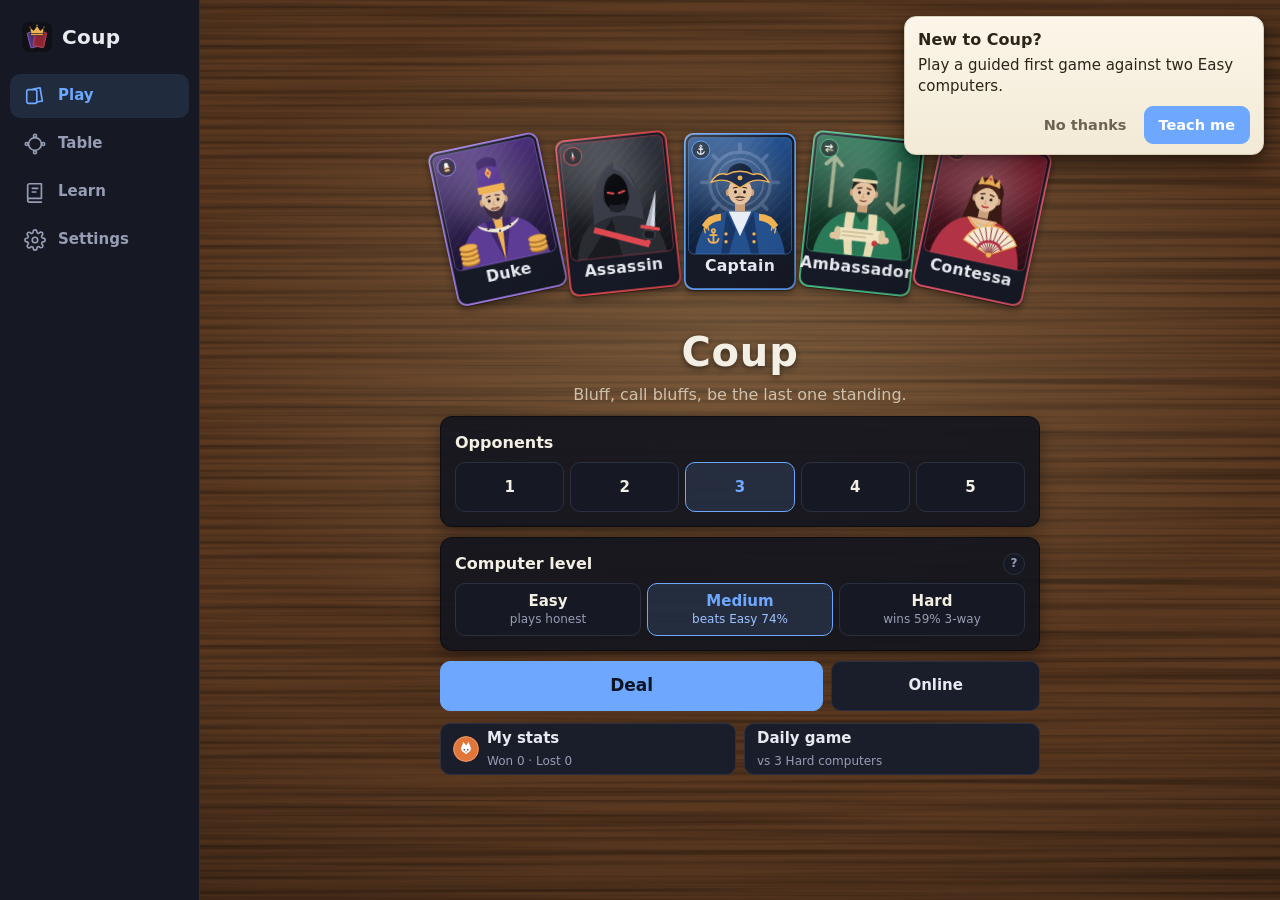
==== commit 2c841614: "Wave 3: Factions variant, Learn videos, Confirm challenges, offer off the tab bar - Factions (Reform" ====
--- a/index.html
+++ b/index.html
@@ -13,10 +13,10 @@
 <meta name="description" content="Play Coup against measured computer players, with live odds on every claim, or track a real table game.">
 <link rel="icon" href="icon.svg" type="image/svg+xml">
 <link rel="apple-touch-icon" href="apple-touch-icon.png">
-<link rel="stylesheet" href="css/table.css?v=14">
-<link rel="stylesheet" href="css/coach.css?v=14">
-<link rel="stylesheet" href="css/profile.css?v=14">
-<link rel="stylesheet" href="styles.css?v=14">
+<link rel="stylesheet" href="css/table.css?v=15">
+<link rel="stylesheet" href="css/coach.css?v=15">
+<link rel="stylesheet" href="css/profile.css?v=15">
+<link rel="stylesheet" href="styles.css?v=15">
 </head>
 <body>
 <div class="app">
@@ -39,18 +39,18 @@
   </nav>
 </div>
 <div id="overlay"></div>
-<script src="js/build.js?v=14"></script>
-<script src="js/art.js?v=14"></script>
-<script src="js/engine.js?v=14"></script>
-<script src="js/odds.js?v=14"></script>
-<script src="js/ai.js?v=14"></script>
-<script src="js/table.js?v=14"></script>
-<script src="js/coupgame.js?v=14"></script>
-<script src="js/fx.js?v=14"></script>
-<script src="js/tablekit.js?v=14"></script>
-<script src="js/coach.js?v=14"></script>
-<script src="js/profile.js?v=14"></script>
-<script src="js/pwa.js?v=14" data-version="14"></script>
-<script src="js/app.js?v=14"></script>
+<script src="js/build.js?v=15"></script>
+<script src="js/art.js?v=15"></script>
+<script src="js/engine.js?v=15"></script>
+<script src="js/odds.js?v=15"></script>
+<script src="js/ai.js?v=15"></script>
+<script src="js/table.js?v=15"></script>
+<script src="js/coupgame.js?v=15"></script>
+<script src="js/fx.js?v=15"></script>
+<script src="js/tablekit.js?v=15"></script>
+<script src="js/coach.js?v=15"></script>
+<script src="js/profile.js?v=15"></script>
+<script src="js/pwa.js?v=15" data-version="15"></script>
+<script src="js/app.js?v=15"></script>
 </body>
 </html>
--- a/styles.css
+++ b/styles.css
@@ -693,3 +693,39 @@
 #tab-play .pf-row .btn .wl { font-size: 12px; color: var(--muted); font-weight: 500; line-height: 1.2; white-space: nowrap; overflow: hidden; text-overflow: ellipsis; max-width: 100%; }
 #tab-play .pf-row .daily-btn { grid-template-columns: 1fr; }
 #tab-play .me-row .side .row { flex-wrap: wrap; justify-content: flex-end; }
+
+/* ---- wave 3 (2026-10-28): Factions variant (side chips, Almshouse), first-visit offer above the tab bar */
+/* the shared coach kit's "New to Coup?" card sits at the top, over the decorative card fan, so it covers
+   neither the tab bar nor the Deal button (centred on phones, top-right corner on laptops) */
+.coach-offer { top: calc(10px + env(safe-area-inset-top)); bottom: auto; }
+@media (min-width: 900px) {
+  .coach-offer { top: 16px; right: 16px; left: auto; transform: none; }
+  .coach-offer.enter { animation-name: coup-offer-in; }
+}
+@keyframes coup-offer-in { from { opacity: 0; transform: translateY(-10px); } }
+.fac { display: inline-flex; align-items: center; justify-content: center; flex: none; width: 16px; height: 18px; font-size: 10.5px; font-weight: 800; line-height: 1;
+  border-radius: 3px 3px 8px 8px; color: #1b1408; box-shadow: 0 1px 2px rgba(0, 0, 0, .5), inset 0 1px 0 rgba(255, 255, 255, .35); }
+.fac.f0 { background: linear-gradient(#f6d27a, #c9962e); }
+.fac.f1 { background: linear-gradient(#9cc4ff, #4f86d8); }
+#tab-play .opp .top .fac { align-self: center; }
+.fac-me { display: inline-flex; align-items: center; gap: 5px; font-size: 12.5px; font-weight: 700; color: #f6efdc; text-shadow: 0 1px 2px rgba(0, 0, 0, .6); }
+.seat-h .fac { width: 20px; height: 22px; font-size: 12px; }
+.treasury .alms { position: absolute; left: 50%; bottom: -8px; translate: -50% 0; z-index: 30; white-space: nowrap; font-size: 10.5px; line-height: 15px; padding: 0 5px; border-radius: 4px;
+  color: #f6efdc; background: linear-gradient(#3b2a1a, #24180d); border: 1px solid #7a5a2e; }
+.treasury .alms b { color: var(--warm); }
+/* 10 actions: five across (four across on the narrowest phones) */
+.actions.refcard.many { grid-template-columns: repeat(5, 1fr); }
+.refcard.many .act:nth-child(n) { box-shadow: inset -1px 0 0 rgba(90, 60, 25, .2), inset 0 -1px 0 rgba(90, 60, 25, .2); }
+.refcard.many .act:nth-child(5n) { box-shadow: inset 0 -1px 0 rgba(90, 60, 25, .2); }
+.refcard.many .act:nth-child(n+6) { box-shadow: inset -1px 0 0 rgba(90, 60, 25, .2); }
+.refcard.many .act:nth-child(n+6):last-child, .refcard.many .act:nth-child(10) { box-shadow: none; }
+@media (max-width: 899px) { .refcard.many .act b { font-size: 12.5px; } .refcard.many .act small { font-size: 10px; } .refcard.many .act { padding: 0 1px; } }
+@media (max-width: 360px) {
+  .actions.refcard.many { grid-template-columns: repeat(4, 1fr); }
+  .refcard.many .act:nth-child(n) { box-shadow: inset -1px 0 0 rgba(90, 60, 25, .2), inset 0 -1px 0 rgba(90, 60, 25, .2); }
+  .refcard.many .act:nth-child(4n) { box-shadow: inset 0 -1px 0 rgba(90, 60, 25, .2); }
+}
+.rules-videos { margin: 0; padding-left: 18px; }
+.rules-videos li { margin: 4px 0; }
+.rules-videos small { color: #6b5a44; }
+.rules-videos a { color: #1f5fa8; }
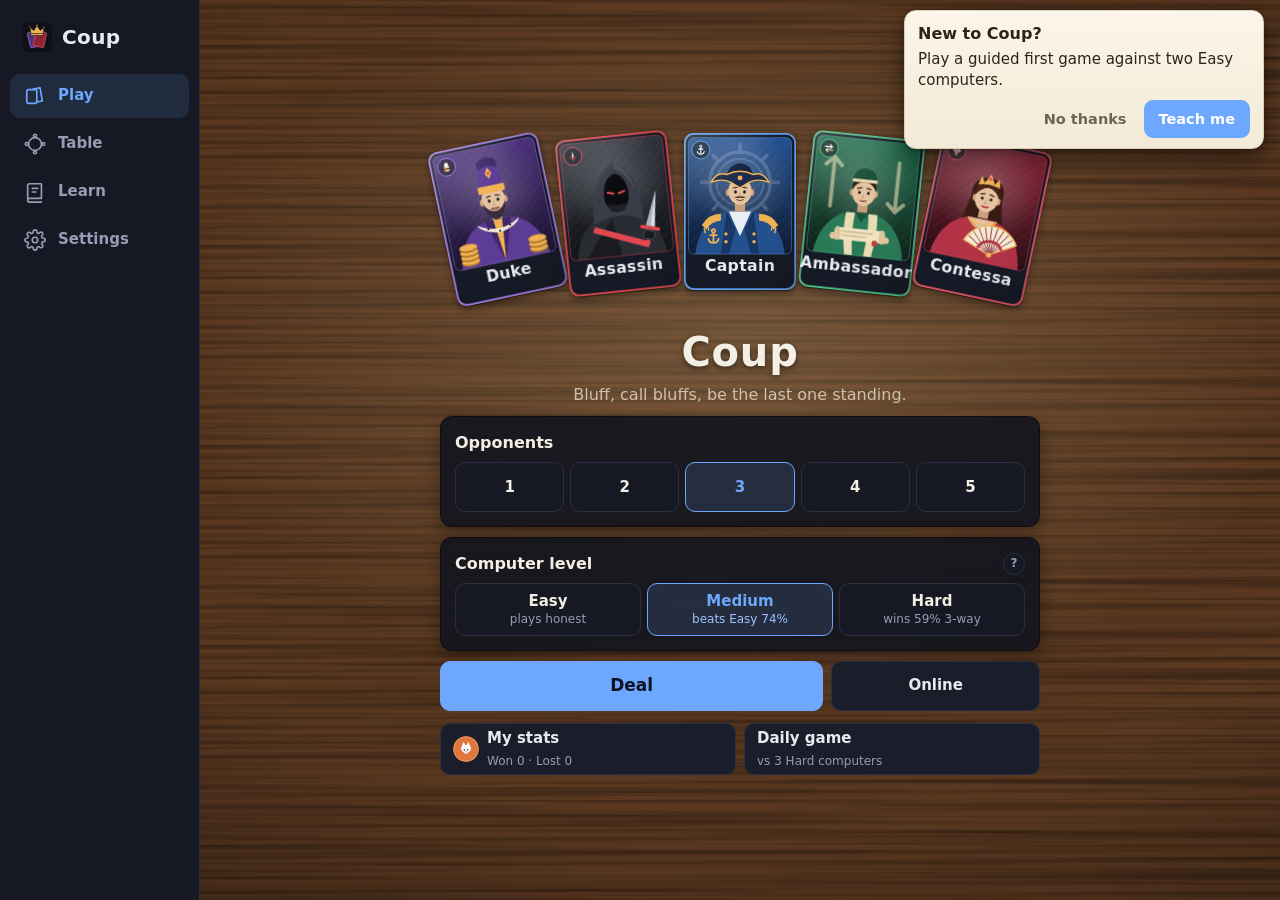
==== commit dde099f2: "Build 16: game-coach 1.2.0 + game-pwa 1.4.0 First-visit offer uses place auto and avoids Deal; the l" ====
--- a/index.html
+++ b/index.html
@@ -13,10 +13,10 @@
 <meta name="description" content="Play Coup against measured computer players, with live odds on every claim, or track a real table game.">
 <link rel="icon" href="icon.svg" type="image/svg+xml">
 <link rel="apple-touch-icon" href="apple-touch-icon.png">
-<link rel="stylesheet" href="css/table.css?v=15">
-<link rel="stylesheet" href="css/coach.css?v=15">
-<link rel="stylesheet" href="css/profile.css?v=15">
-<link rel="stylesheet" href="styles.css?v=15">
+<link rel="stylesheet" href="css/table.css?v=16">
+<link rel="stylesheet" href="css/coach.css?v=16">
+<link rel="stylesheet" href="css/profile.css?v=16">
+<link rel="stylesheet" href="styles.css?v=16">
 </head>
 <body>
 <div class="app">
@@ -39,18 +39,18 @@
   </nav>
 </div>
 <div id="overlay"></div>
-<script src="js/build.js?v=15"></script>
-<script src="js/art.js?v=15"></script>
-<script src="js/engine.js?v=15"></script>
-<script src="js/odds.js?v=15"></script>
-<script src="js/ai.js?v=15"></script>
-<script src="js/table.js?v=15"></script>
-<script src="js/coupgame.js?v=15"></script>
-<script src="js/fx.js?v=15"></script>
-<script src="js/tablekit.js?v=15"></script>
-<script src="js/coach.js?v=15"></script>
-<script src="js/profile.js?v=15"></script>
-<script src="js/pwa.js?v=15" data-version="15"></script>
-<script src="js/app.js?v=15"></script>
+<script src="js/build.js?v=16"></script>
+<script src="js/art.js?v=16"></script>
+<script src="js/engine.js?v=16"></script>
+<script src="js/odds.js?v=16"></script>
+<script src="js/ai.js?v=16"></script>
+<script src="js/table.js?v=16"></script>
+<script src="js/coupgame.js?v=16"></script>
+<script src="js/fx.js?v=16"></script>
+<script src="js/tablekit.js?v=16"></script>
+<script src="js/coach.js?v=16"></script>
+<script src="js/profile.js?v=16"></script>
+<script src="js/pwa.js?v=16" data-version="16"></script>
+<script src="js/app.js?v=16"></script>
 </body>
 </html>
--- a/css/coach.css
+++ b/css/coach.css
@@ -1,4 +1,4 @@
-/* coach.css: guided first game + rules sheet (game-coach 1.1.0). Copy unchanged into css/coach.css.
+/* coach.css: guided first game + rules sheet (game-coach 1.2.0). Copy unchanged into css/coach.css.
    Looks like paper on the table: a cream note card for the coach, a printed rulebook sheet for the rules.
    Theme with the variables below (set them on :root in the game's own css). Original look only. */
 :root {
@@ -12,6 +12,8 @@
   --coach-dim: rgba(6, 8, 12, .58);
   --coach-z: 60;
   /* --coach-offer-bottom: the offer card's gap from the bottom (set it above a bottom tab bar) */
+  /* --coach-offer-top: its gap from the top with COACH.offer({ place: 'top' | 'auto' }) (default 10px) */
+  /* --coach-link: link colour inside the rules sheet (default dark ink-blue #2a4f9e) */
   --coach-font: inherit;
 }
 
@@ -94,6 +96,15 @@
 .coach-rules-body table { border-collapse: collapse; margin: 4px 0 10px; font-size: 14.5px; }
 .coach-rules-body td, .coach-rules-body th { border: 1px solid var(--coach-line); padding: 4px 8px; text-align: left; vertical-align: top; }
 .coach-rules-body .tip { display: block; background: rgba(255,255,255,.6); border-left: 3px solid var(--coach-accent); padding: 6px 10px; border-radius: 0 8px 8px 0; margin: 4px 0 10px; font-size: 14.5px; }
+/* links: dark ink-blue on the cream paper (the sites' own link colour is light and unreadable here). Low
+   specificity on purpose: it beats a site-wide `a { color }`, and a game's own rule
+   (`.coach-rules-body a`, `.vids a`) still wins. */
+.coach-rules-body :where(a, a:link, a:visited) { color: var(--coach-link, #2a4f9e); text-decoration: underline; text-underline-offset: 2px; }
+.coach-rules-body :where(a):focus-visible { outline: 2px solid var(--coach-link, #2a4f9e); outline-offset: 2px; border-radius: 3px; }
+.coach-rules-body .coach-vids { list-style: none; padding-left: 0; }
+.coach-rules-body .coach-vids li { margin: 0 0 8px; }
+.coach-rules-body .coach-vids a { font-weight: 600; }
+.coach-vid-ch { display: block; color: var(--coach-muted); font-size: 13.5px; }
 .coach-rules-intro { color: var(--coach-muted); margin: 6px 0 4px !important; }
 .coach-rules-foot { color: var(--coach-muted); font-size: 13px; margin-top: 12px !important; }
 /* laptop: a centred page instead of a bottom sheet */
--- a/styles.css
+++ b/styles.css
@@ -695,11 +695,10 @@
 #tab-play .me-row .side .row { flex-wrap: wrap; justify-content: flex-end; }
 
 /* ---- wave 3 (2026-10-28): Factions variant (side chips, Almshouse), first-visit offer above the tab bar */
-/* the shared coach kit's "New to Coup?" card sits at the top, over the decorative card fan, so it covers
-   neither the tab bar nor the Deal button (centred on phones, top-right corner on laptops) */
-.coach-offer { top: calc(10px + env(safe-area-inset-top)); bottom: auto; }
+/* the "New to Coup?" card: coach 1.2.0 place:'auto' picks top/bottom so it covers neither the tab bar nor
+   Deal; on laptops it keeps the right-hand corner */
 @media (min-width: 900px) {
-  .coach-offer { top: 16px; right: 16px; left: auto; transform: none; }
+  .coach-offer { right: 16px; left: auto; transform: none; }
   .coach-offer.enter { animation-name: coup-offer-in; }
 }
 @keyframes coup-offer-in { from { opacity: 0; transform: translateY(-10px); } }
